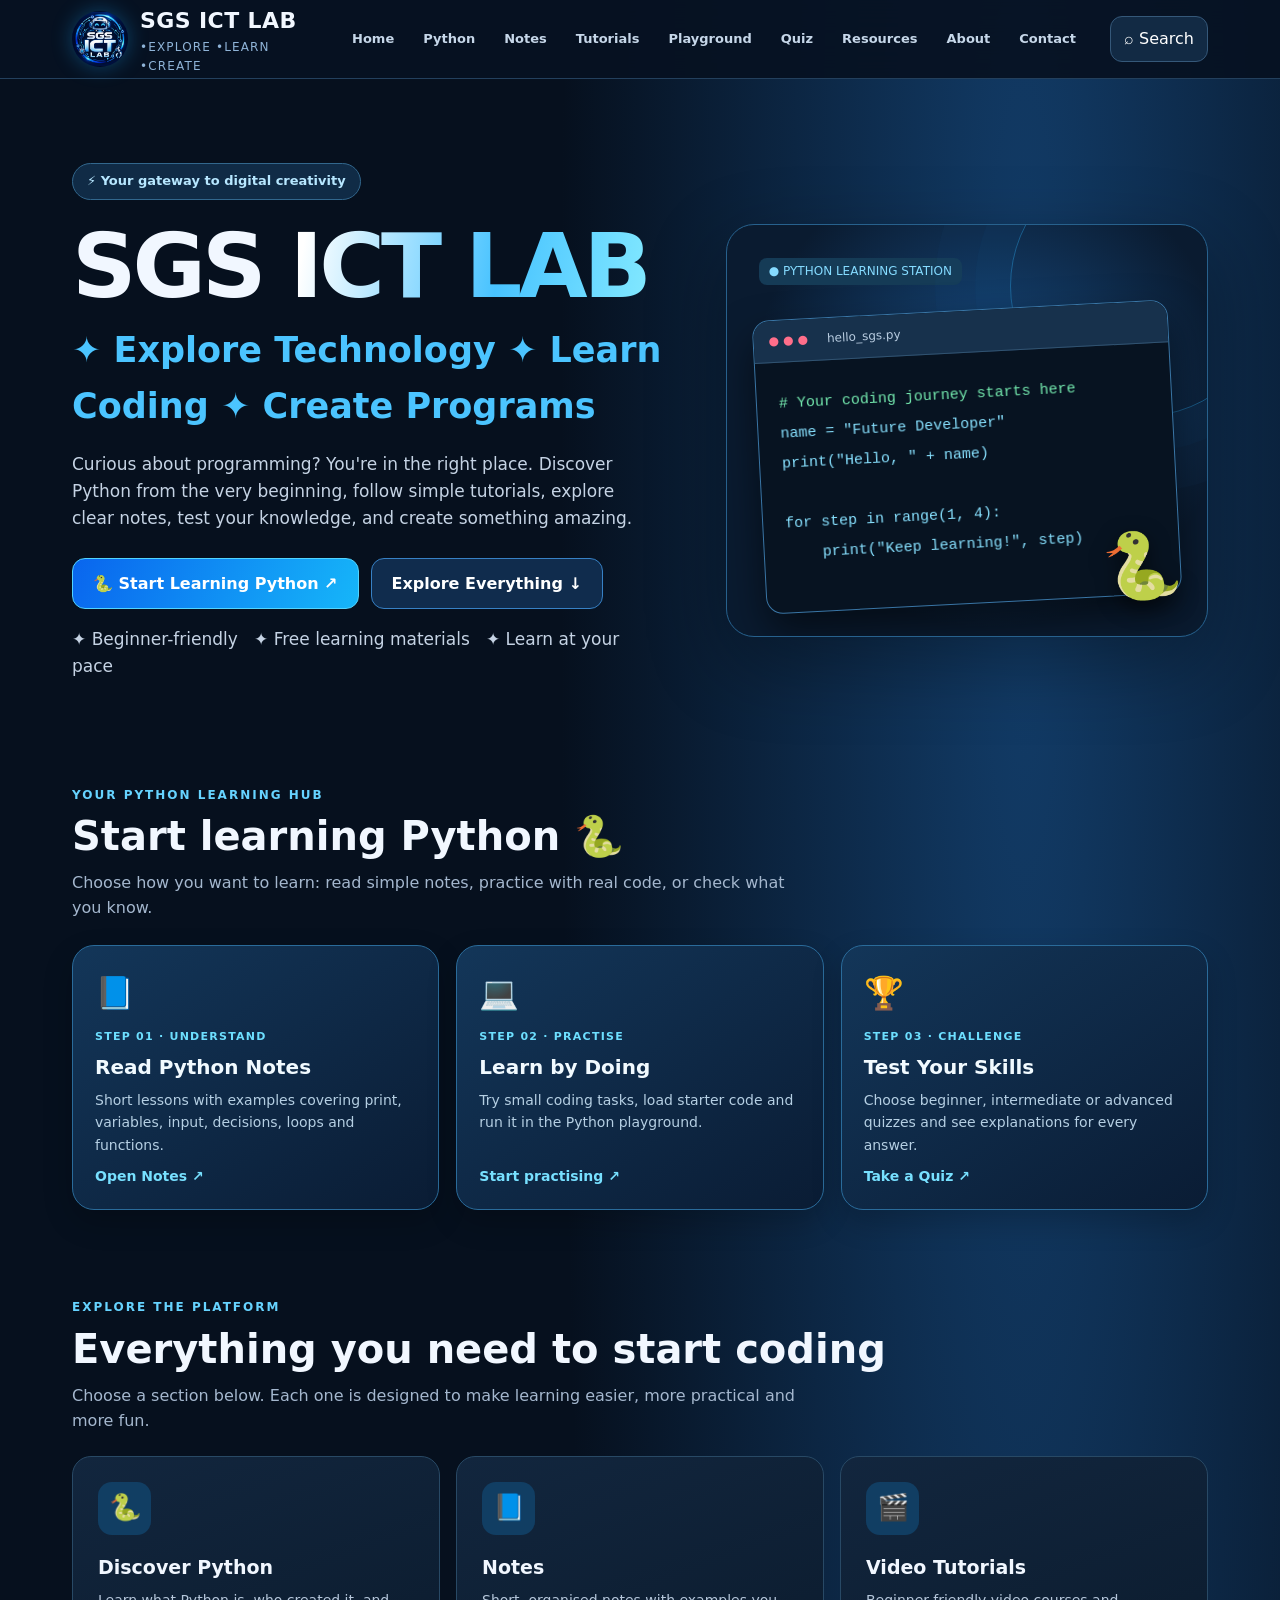
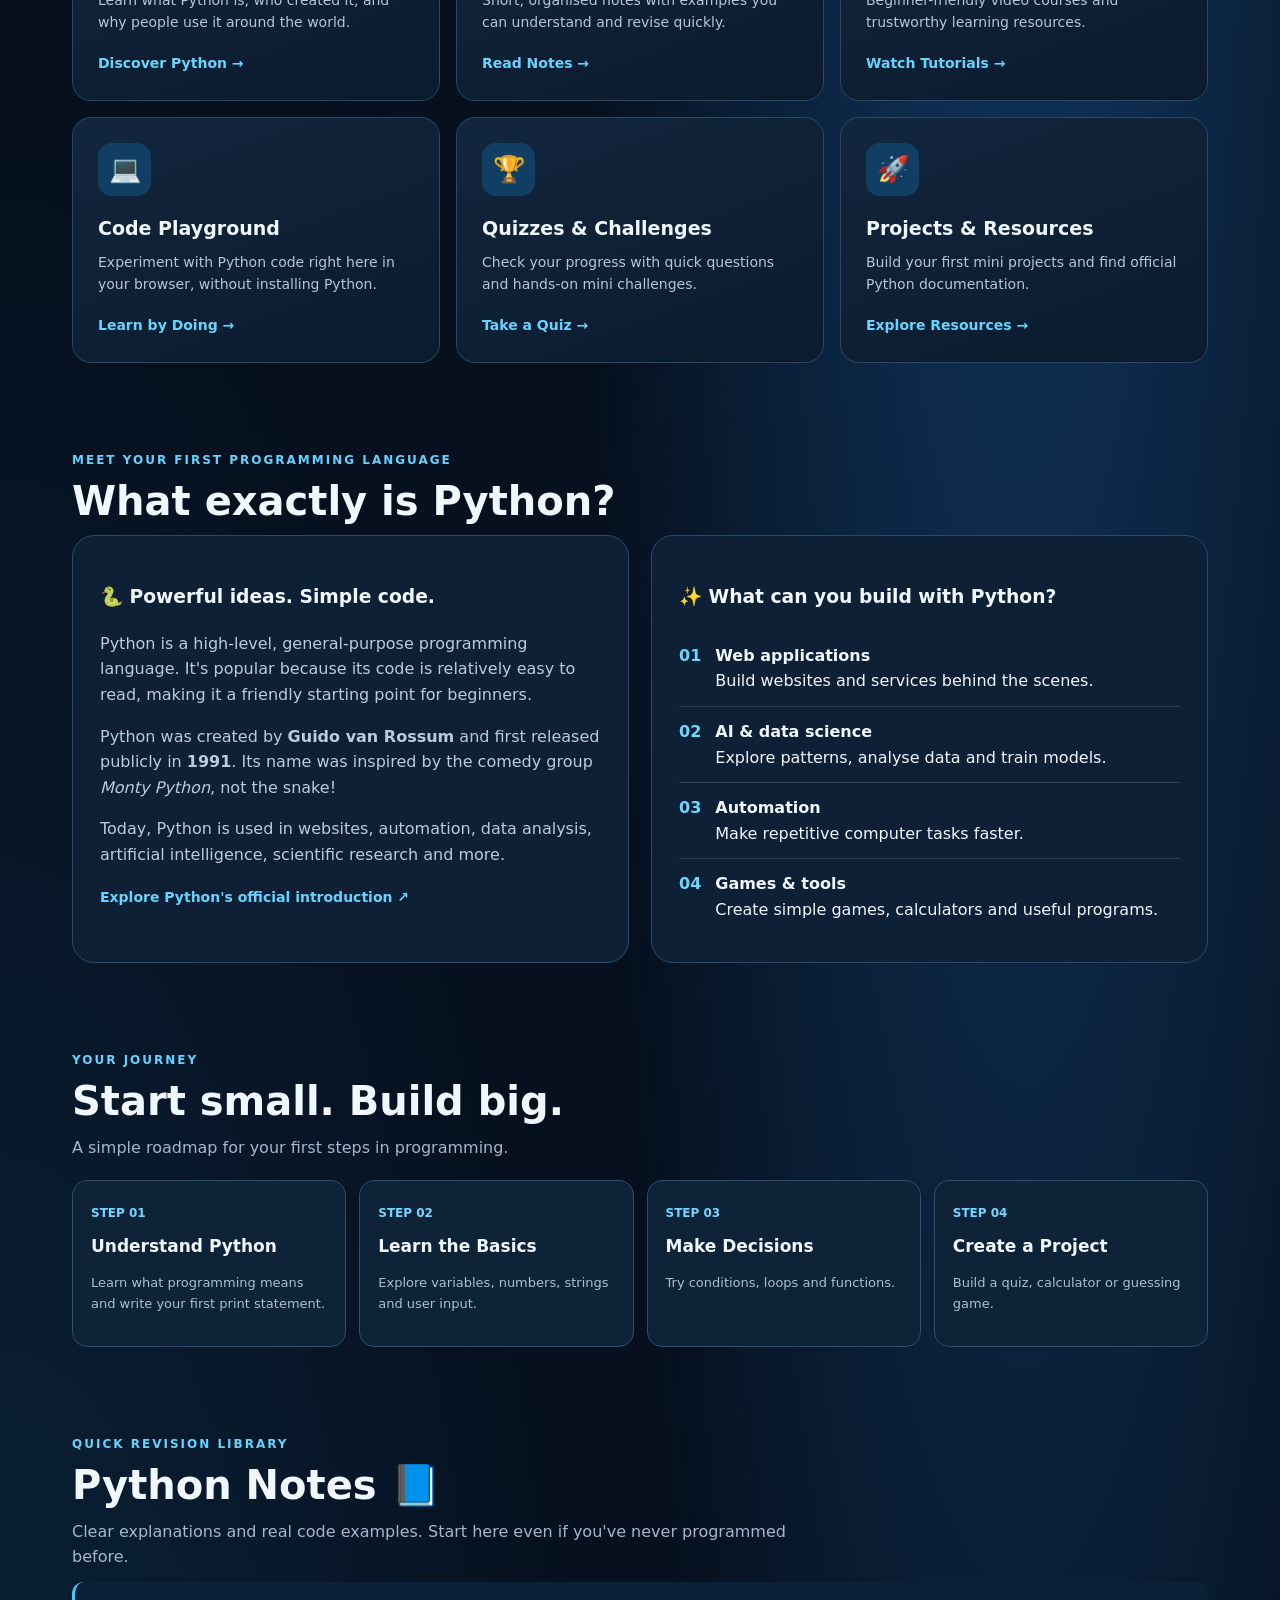
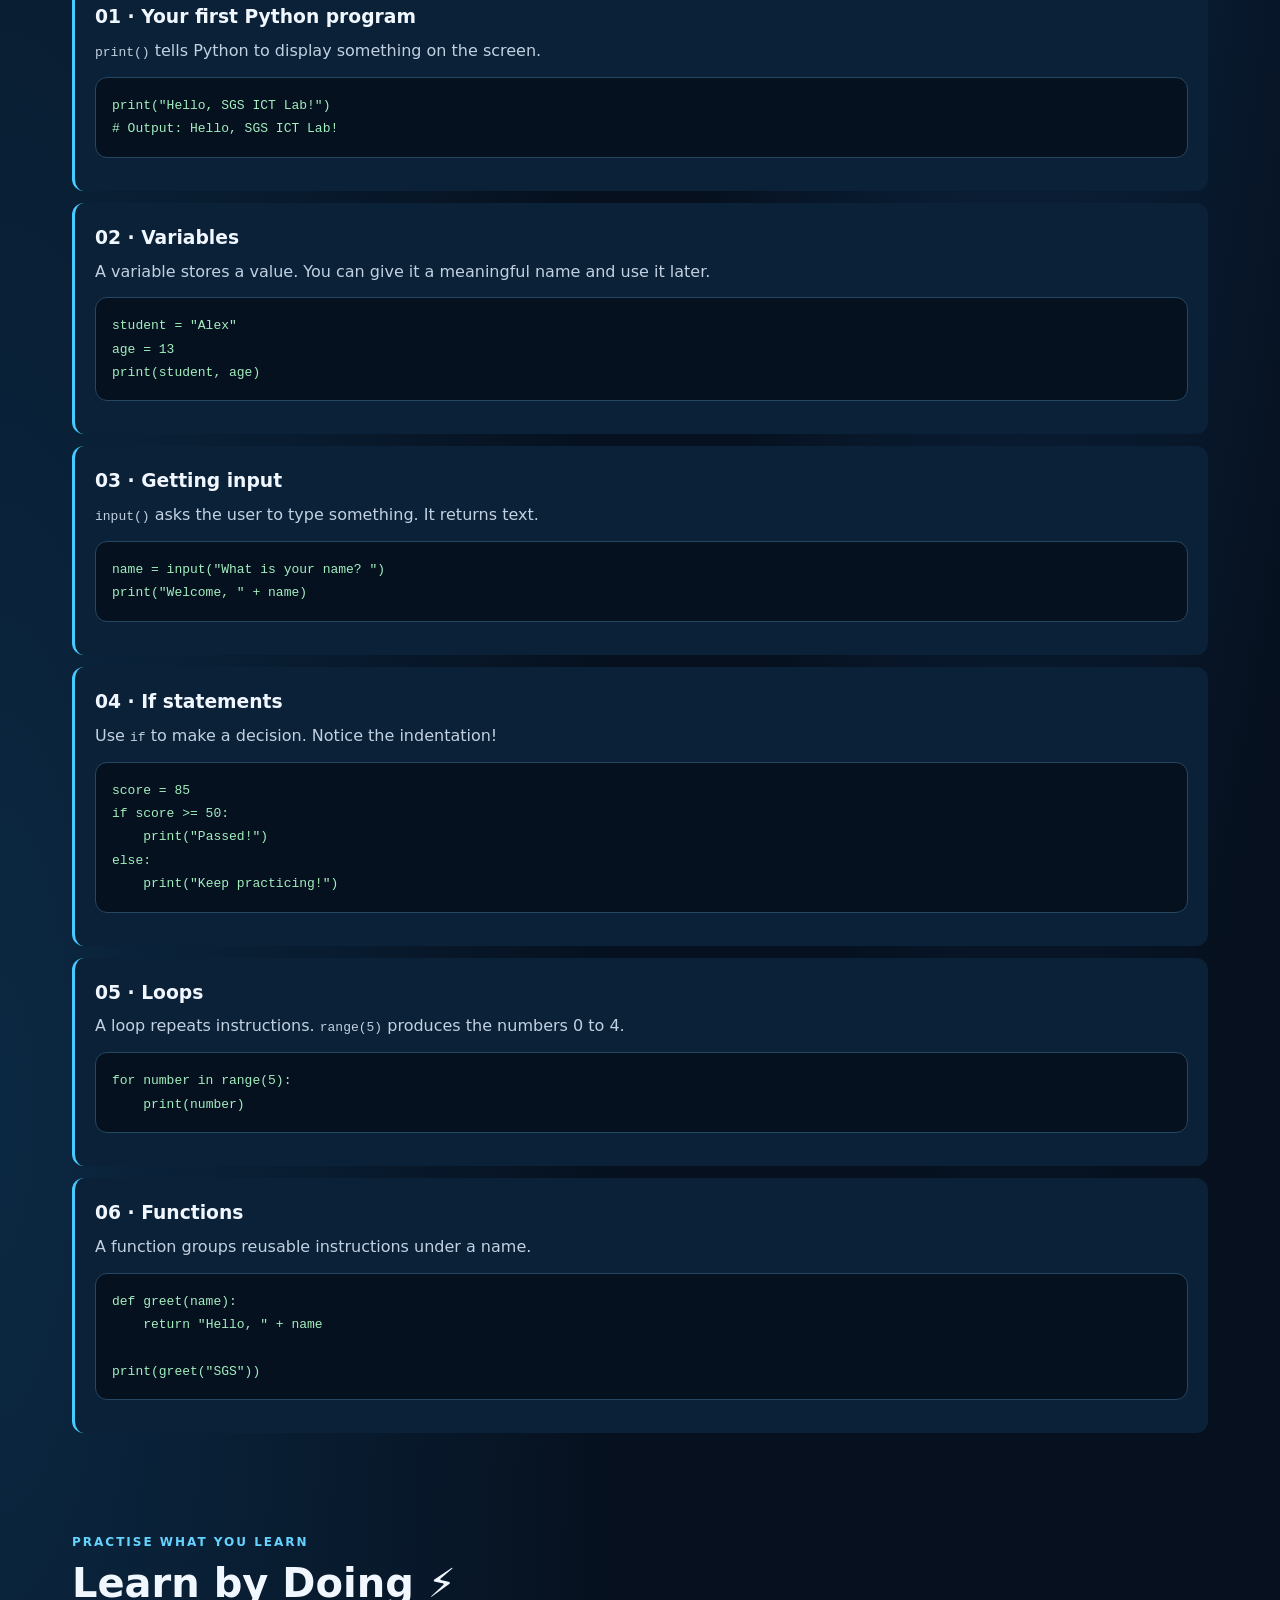
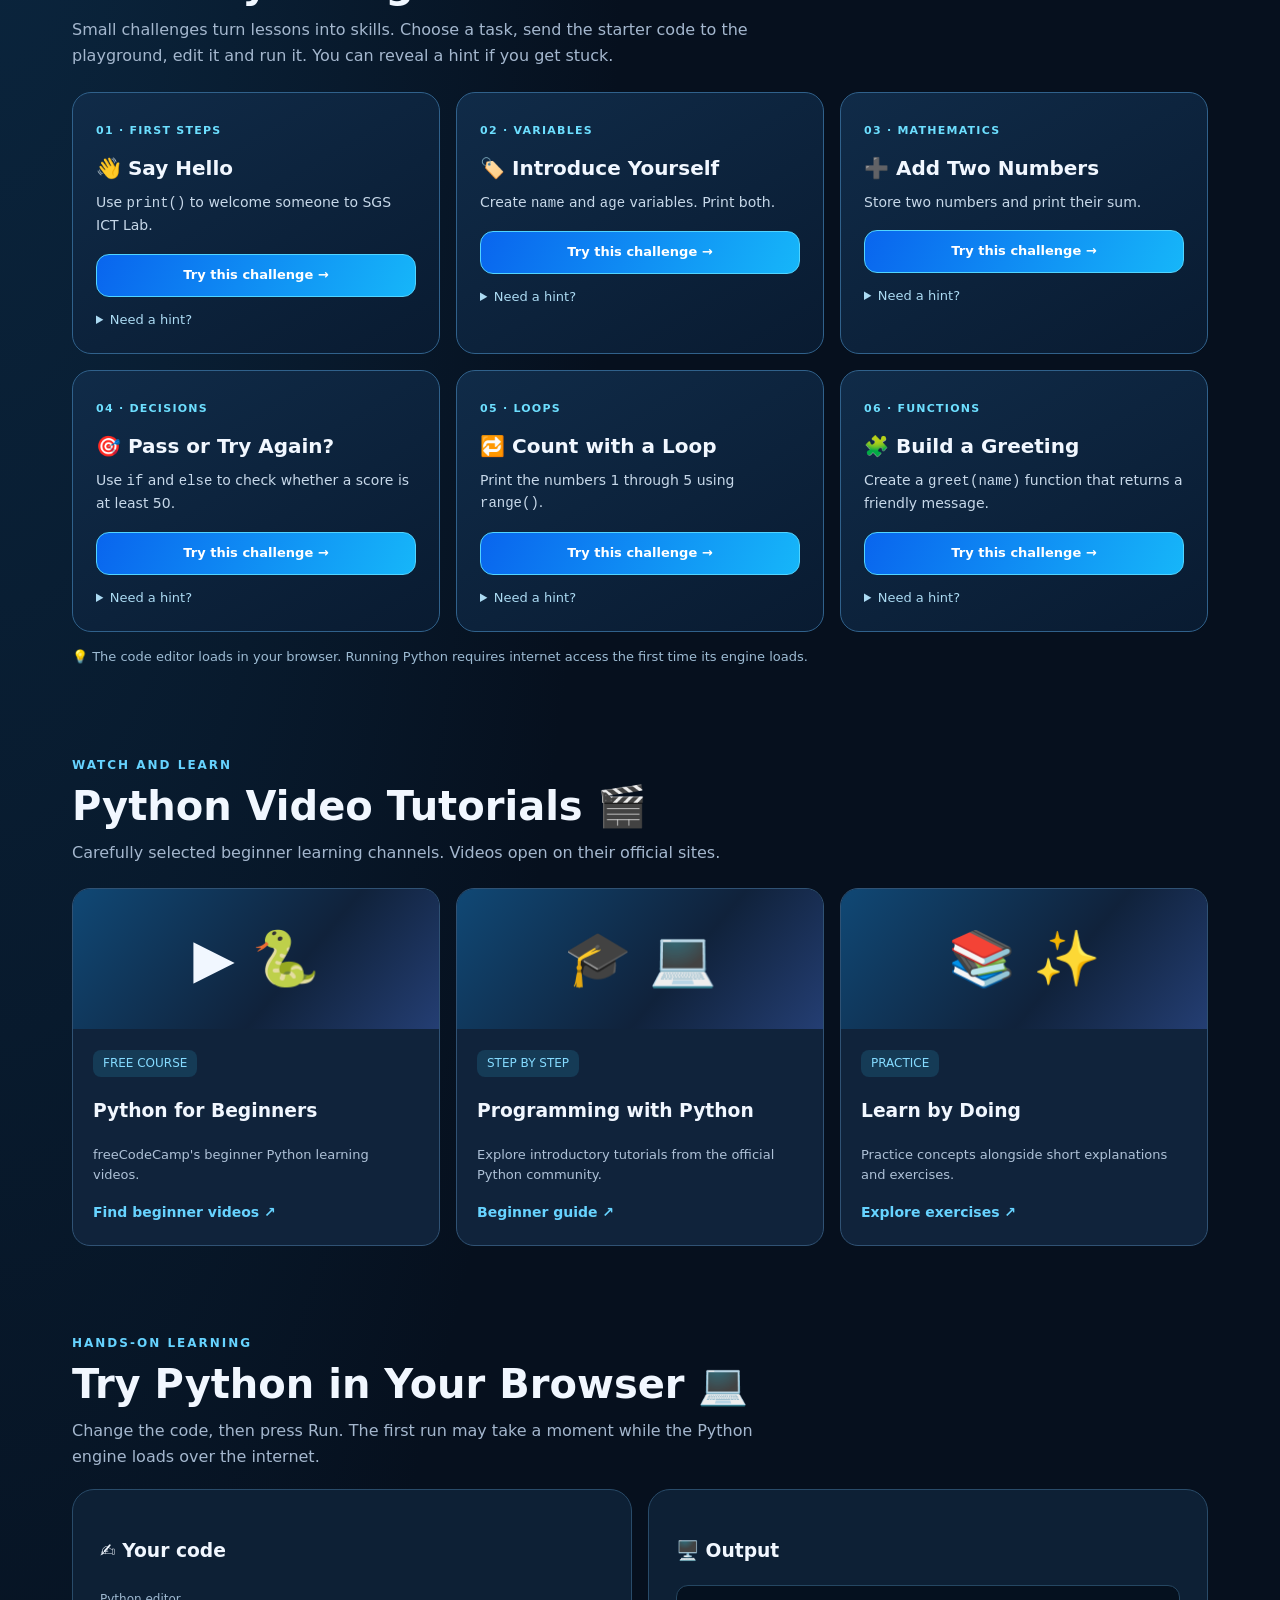
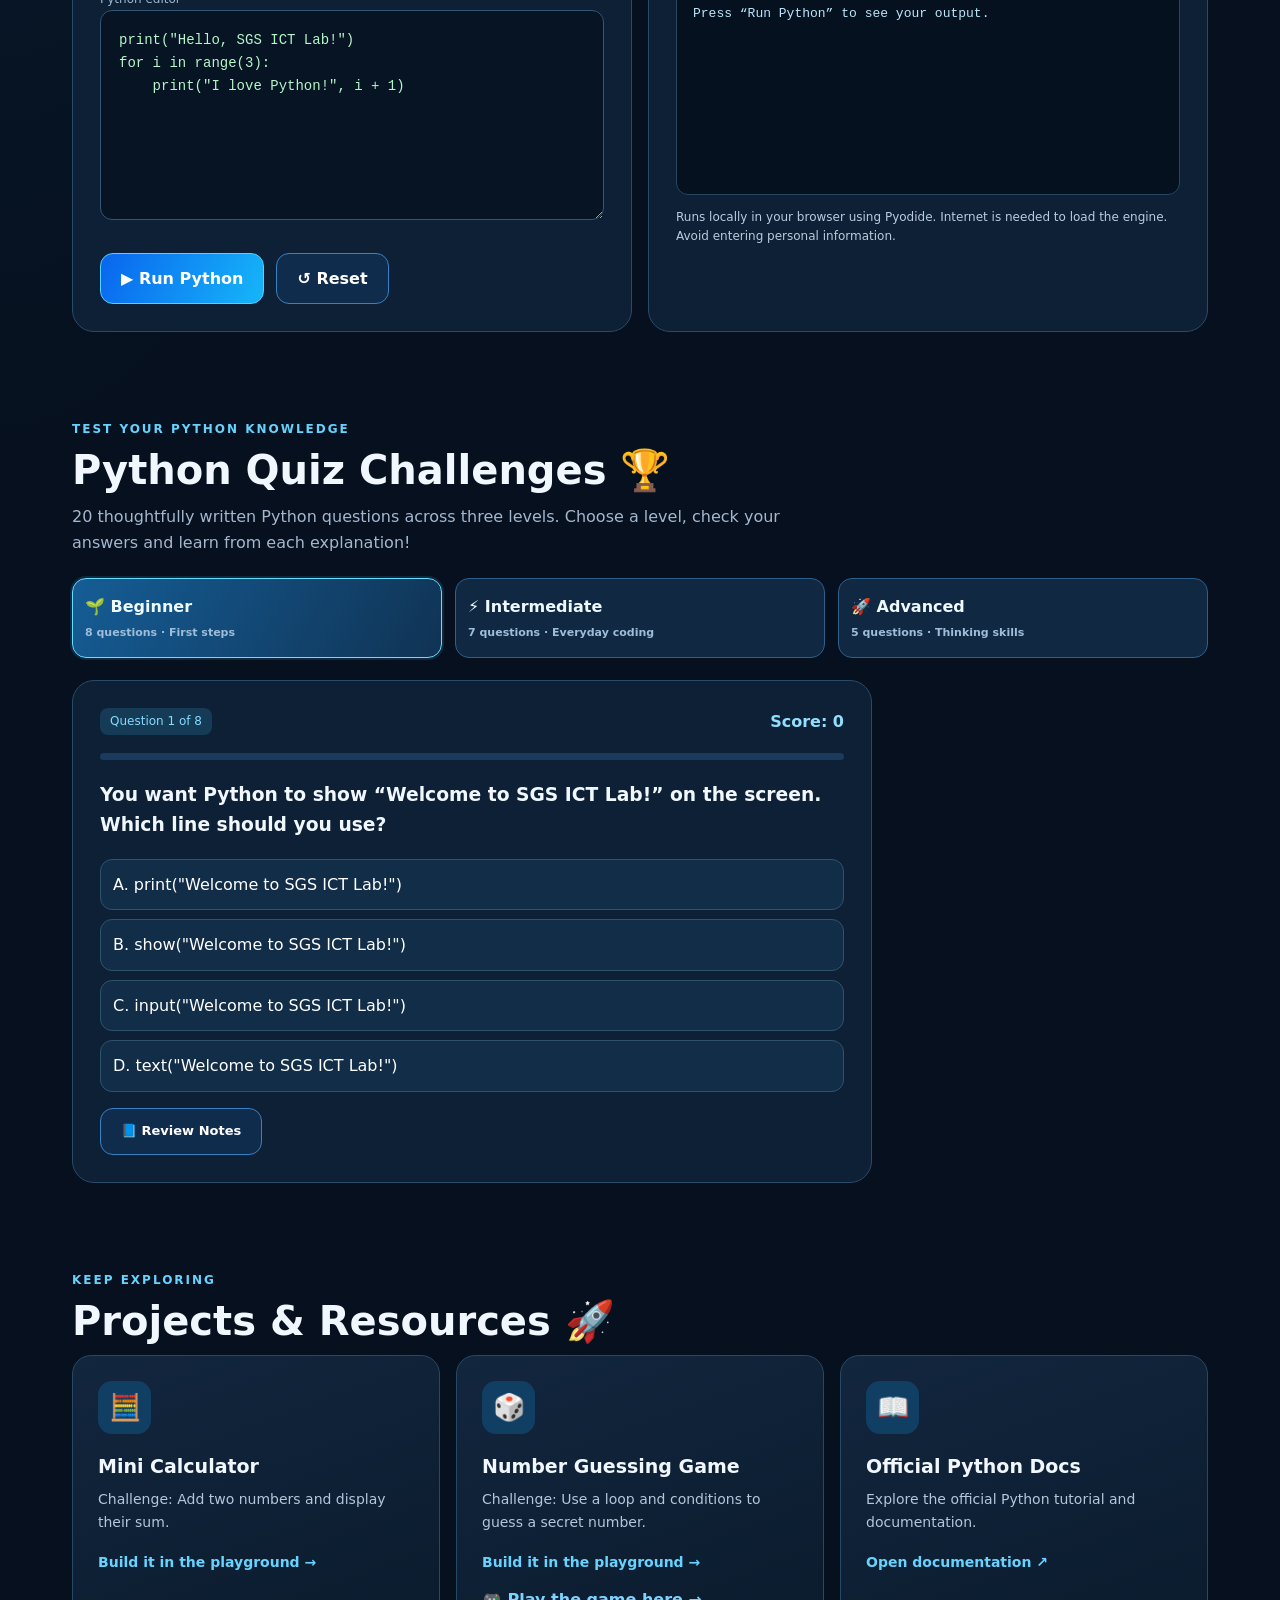
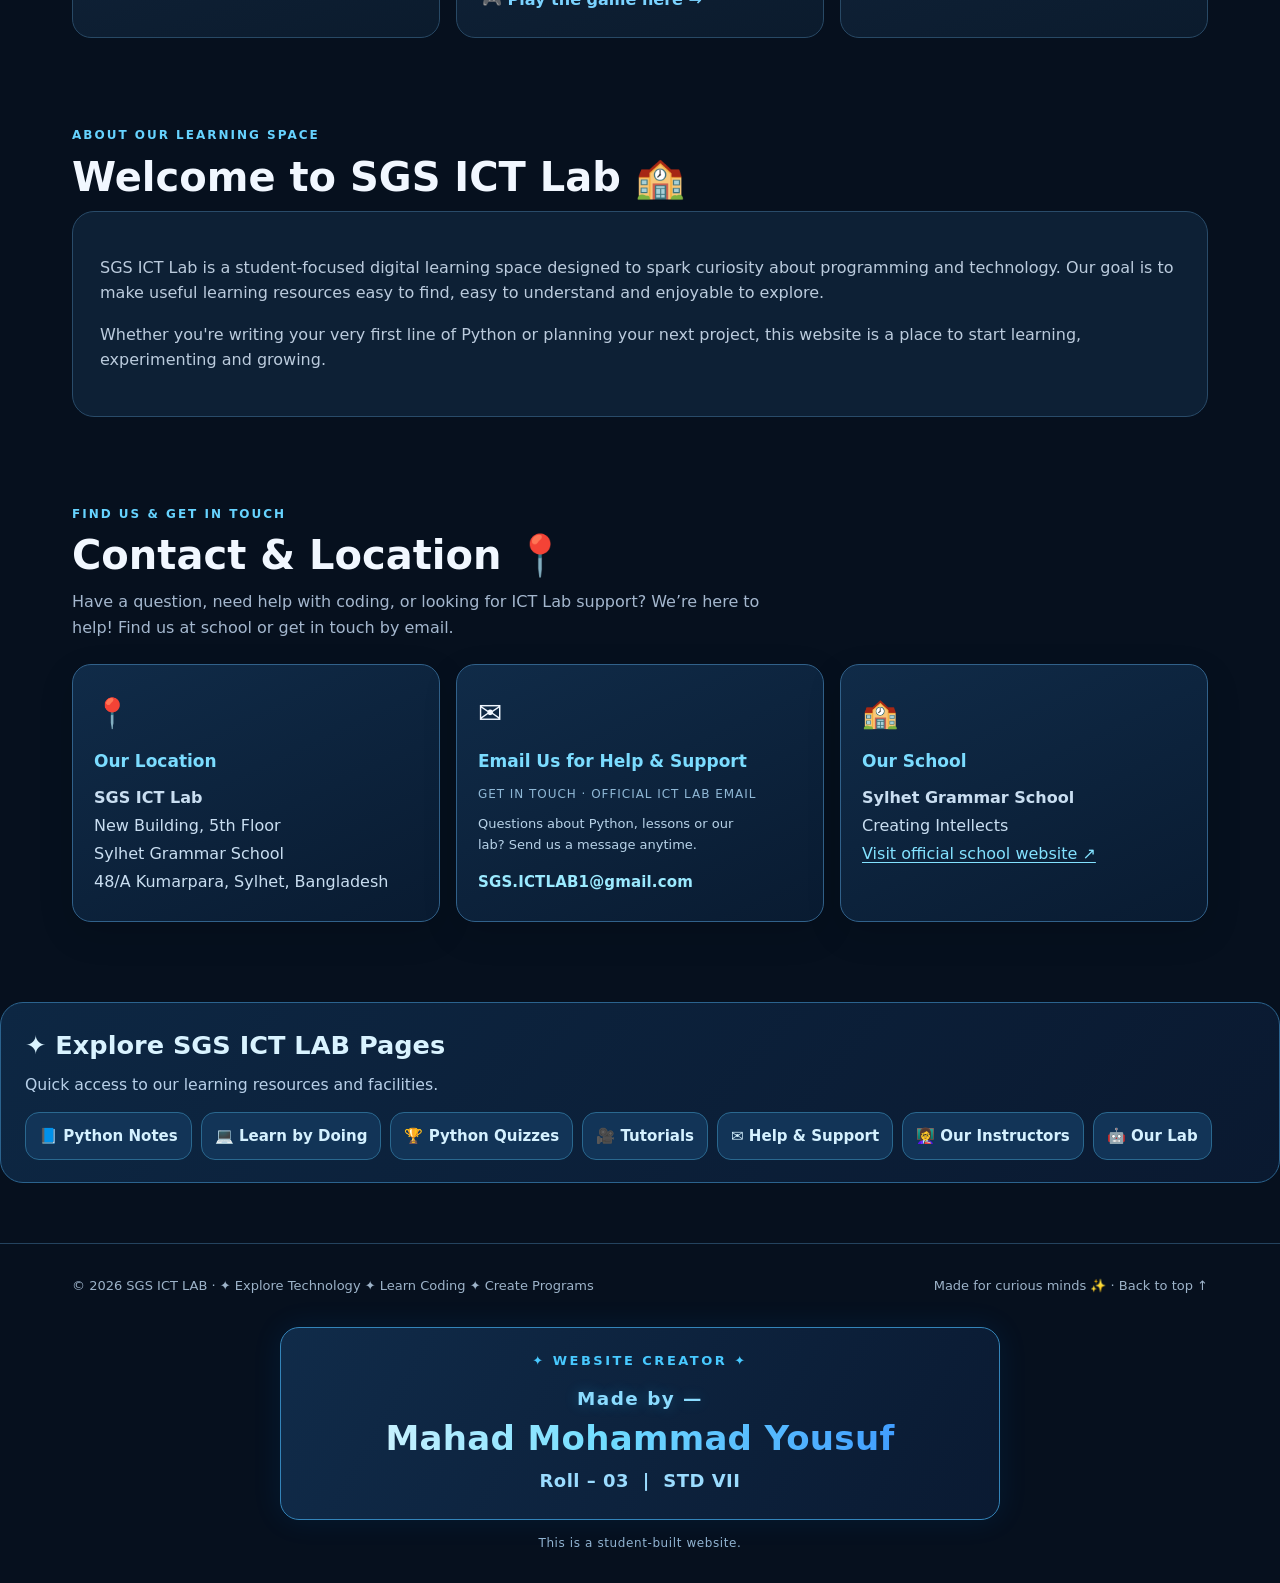
==== index.html @ 3010dcba "Add files via upload" ====
<!doctype html><html lang="en"><head><meta charset="utf-8"><meta name="viewport" content="width=device-width,initial-scale=1"><meta name="robots" content="index,follow"><meta property="og:title" content="SGS ICT Lab | Python Notes, Tutorials & Coding"><meta property="og:description" content="Learn Python with SGS ICT Lab: notes, tutorials, interactive quizzes, coding practice and projects."><meta name="theme-color" content="#071426"><meta name="description" content="SGS ICT Lab — explore Python programming with beginner lessons, notes, video tutorials, quizzes and hands-on coding."><title>SGS ICT Lab | Python Notes, Tutorials & Coding</title><link rel="icon" type="image/jpeg" href="[data-uri]"><style>
:root{--bg:#06101e;--panel:#0d1c30;--panel2:#10243d;--ink:#f1f7ff;--muted:#a4b7ce;--blue:#33b7ff;--cyan:#69f2e3;--line:#244160}*{box-sizing:border-box}html{scroll-behavior:smooth}body{margin:0;background:radial-gradient(ellipse at 80% 5%,#123c68 0%,transparent 32%),radial-gradient(ellipse at 0 45%,#0b2842 0%,transparent 35%),var(--bg);color:var(--ink);font-family:Inter,ui-sans-serif,system-ui,-apple-system,Segoe UI,Arial,sans-serif;line-height:1.6}a{color:inherit;text-decoration:none}button,input,textarea{font:inherit}button{cursor:pointer}.wrap{max-width:1180px;margin:auto;padding:0 22px}.top{position:sticky;top:0;z-index:30;background:#071222ed;border-bottom:1px solid #23405d;backdrop-filter:blur(16px)}.nav{display:flex;align-items:center;gap:22px;min-height:78px}.brand{display:flex;align-items:center;gap:12px;min-width:240px}.brand img{width:56px;height:56px;object-fit:cover;border-radius:50%;filter:drop-shadow(0 0 10px #14a8ff55)}.brand strong{display:block;font-size:19px;letter-spacing:.4px}.brand small{display:block;color:#8fb4d8;font-size:11px;letter-spacing:1.2px}.links{display:flex;gap:5px;flex:1;justify-content:flex-end;flex-wrap:wrap}.links a{padding:9px 12px;border-radius:10px;color:#c6d7e9;font-size:13px;font-weight:650}.links a:hover,.links a:focus-visible{background:#163658;color:#fff}.searchbtn,.menu{background:#122a44;border:1px solid #355879;color:white;border-radius:12px;padding:9px 13px}.menu{display:none}.hero{padding:84px 0 44px;display:grid;grid-template-columns:1.12fr .88fr;align-items:center;gap:40px}.pill{display:inline-block;border:1px solid #32678d;border-radius:30px;background:#102b46;padding:7px 14px;color:#b7e7ff;font-size:13px;font-weight:700}.hero h1{font-size:clamp(50px,7vw,91px);line-height:1.03;letter-spacing:-4px;margin:20px 0 10px}.grad{background:linear-gradient(100deg,#fff 5%,#48c3ff 58%,#83e9ff);-webkit-background-clip:text;background-clip:text;color:transparent}.hero h2{font-size:clamp(21px,3vw,35px);color:#4bc4ff;margin:0 0 12px}.hero p{max-width:570px;color:#c5d3e4;font-size:17px}.actions{display:flex;gap:12px;flex-wrap:wrap;margin-top:25px}.btn{border:1px solid #3781c5;background:#102c4d;color:#fff;padding:12px 20px;border-radius:13px;font-weight:750;display:inline-block;transition:.2s}.btn:hover{transform:translateY(-3px);box-shadow:0 10px 25px #0285ff33}.primary{background:linear-gradient(115deg,#0965ee,#16b6f9);border-color:#51d4ff}.visual{position:relative;min-height:370px;border:1px solid #27618d;border-radius:28px;background:radial-gradient(circle at 55% 40%,#174b81,#0a1b30 66%);box-shadow:0 25px 80px #0005;overflow:hidden;padding:32px}.visual:before{content:"";position:absolute;width:260px;height:260px;border:1px solid #2ba7ee66;border-radius:50%;right:-65px;top:-70px;box-shadow:0 0 0 35px #1a7bbb0b,0 0 0 75px #1a7bbb09}.terminal{position:relative;background:#071321;border:1px solid #3975a5;border-radius:17px;box-shadow:0 20px 40px #0008;overflow:hidden;transform:rotate(-3deg);margin-top:25px}.terminalbar{padding:11px 15px;background:#17314c;border-bottom:1px solid #315371;color:#b8cce0;font-size:12px}.dots{color:#ff6e8a;letter-spacing:4px;margin-right:15px}.terminal pre{font:15px/2 ui-monospace,SFMono-Regular,Consolas,monospace;color:#87e1ff;padding:12px 22px 28px;overflow:auto}.terminal .green{color:#73e9ae}.pythonmark{position:absolute;right:24px;bottom:18px;font-size:65px;filter:drop-shadow(0 7px 10px #0008)}.section{padding:44px 0}.sectionhead{display:flex;justify-content:space-between;align-items:end;gap:20px;margin-bottom:22px}.eyebrow{font-size:12px;font-weight:800;letter-spacing:2px;text-transform:uppercase;color:#66d3ff}.section h2{font-size:clamp(27px,4vw,40px);line-height:1.2;margin:7px 0 10px}.sub{color:var(--muted);max-width:730px;margin:0}.grid{display:grid;grid-template-columns:repeat(3,1fr);gap:16px}.card{background:linear-gradient(160deg,#12263e,#0b1b2d);border:1px solid #284965;border-radius:19px;padding:25px;transition:.25s;min-height:235px}.card:hover{transform:translateY(-5px);border-color:#47c3ff;box-shadow:0 15px 35px #0004}.icon{display:grid;place-items:center;width:53px;height:53px;border-radius:14px;font-size:26px;background:#113e63;margin-bottom:17px}.card h3{font-size:19px;margin:0 0 7px}.card p{color:#b5c6da;margin:0 0 16px;font-size:14px}.card a,.textlink{color:#67d3ff;font-weight:750;font-size:14px}.aboutgrid{display:grid;grid-template-columns:1fr 1fr;gap:22px}.pane{background:#0d2035;border:1px solid #294b69;border-radius:22px;padding:27px}.pane p,.pane li{color:#bbcbdd}.fact{display:flex;align-items:start;gap:14px;padding:12px 0;border-bottom:1px solid #27405a}.fact:last-child{border:0}.fact b{color:#6bd9ff}.lessonrow{display:grid;grid-template-columns:repeat(4,1fr);gap:13px}.lesson{border:1px solid #2c506d;background:#0e2238;border-radius:15px;padding:18px}.lesson span{font-size:12px;color:#72d6ff;font-weight:800}.lesson h3{margin:8px 0;font-size:17px}.lesson p{font-size:13px;color:#aabfd4}.note{border-left:3px solid #47caff;background:#0b2137;border-radius:12px;padding:20px;margin:12px 0}.note h3{margin:0 0 6px}.note p{color:#c1d1e1;margin:5px 0}.code{background:#05111f;border:1px solid #254762;border-radius:12px;color:#a3eebf;padding:16px;white-space:pre-wrap;font:13px/1.8 ui-monospace,Consolas,monospace;overflow:auto}.vids{display:grid;grid-template-columns:repeat(3,1fr);gap:16px}.video{border-radius:18px;border:1px solid #305274;overflow:hidden;background:#10233b}.thumb{min-height:140px;display:grid;place-items:center;background:linear-gradient(130deg,#104875,#10223b 60%,#243e73);font-size:54px}.video .body{padding:20px}.video p{color:#aec1d7;font-size:13px}.playarea{display:grid;grid-template-columns:1fr 1fr;gap:16px}textarea{width:100%;min-height:210px;resize:vertical;border:1px solid #345574;border-radius:12px;background:#071423;color:#b5f6ca;padding:18px;font:14px/1.65 ui-monospace,Consolas,monospace}#output{min-height:210px;white-space:pre-wrap;word-break:break-word;color:#b9e7fc}.small{color:#9eb8d0;font-size:12px}.quizopt{display:block;width:100%;text-align:left;background:#112d47;border:1px solid #31526d;border-radius:12px;color:white;padding:12px;margin:9px 0}.quizopt:hover{background:#174268}.quizopt.correct{border-color:#5be5a5;background:#0c493c}.quizopt.wrong{border-color:#ff7991;background:#502034}.footer{border-top:1px solid #24435f;margin-top:60px;padding:32px 0;color:#9db3c9;font-size:13px}.footflex{display:flex;justify-content:space-between;gap:18px;flex-wrap:wrap}.hidden{display:none!important}.searchbox{position:fixed;inset:0;background:#020a13d9;z-index:50;display:none;align-items:flex-start;justify-content:center;padding:12vh 15px}.searchbox.open{display:flex}.searchinner{width:min(600px,100%);background:#10243a;border:1px solid #4b8fbb;border-radius:20px;padding:24px}.searchinner input{width:100%;padding:15px;background:#071525;border:1px solid #315f80;color:white;border-radius:12px}.searchinner a{display:block;padding:10px;border-bottom:1px solid #28415c}.searchinner a:hover{background:#1a3957}.badge{display:inline-block;padding:4px 10px;border-radius:8px;background:#153b56;color:#85dbff;font-size:12px}.reveal{animation:rise .7s ease both}@keyframes rise{from{opacity:0;transform:translateY(16px)}to{opacity:1;transform:translateY(0)}}@media(max-width:950px){.links{display:none;position:absolute;top:78px;left:0;right:0;padding:15px;background:#0b1c30;flex-direction:column}.links.open{display:flex}.menu{display:block;margin-left:auto}.hero{grid-template-columns:1fr;padding-top:52px}.visual{min-height:330px}.lessonrow{grid-template-columns:repeat(2,1fr)}}@media(max-width:650px){.grid,.vids,.aboutgrid,.playarea{grid-template-columns:1fr}.hero h1{letter-spacing:-2px}.brand{min-width:0}.brand strong{font-size:16px}.section{padding:32px 0}.lessonrow{grid-template-columns:1fr}.visual{min-height:290px;padding:20px}.terminal pre{font-size:12px}.card{min-height:0}}

/* Keep the short header subtitle together on small screens. */
.brand small{white-space:nowrap;letter-spacing:.015em;font-size:clamp(9px,1.7vw,12px)}
.brand strong{font-size:clamp(15px,3.3vw,22px)}
.brand span{min-width:0}
@media(max-width:600px){.brand img{width:58px;height:58px;flex-shrink:0}.nav{gap:8px}.menu{flex-shrink:0}.searchbtn{flex-shrink:0}}
 .creator-made-by{display:block;color:#8bdcff;font-size:1.15rem;font-weight:700;letter-spacing:.08em;margin:12px 0 4px;text-shadow:0 0 14px rgba(43,191,255,.3)}
.email-caption{font-size:12px!important;letter-spacing:.08em;text-transform:uppercase;color:#8fb8d6!important;margin:0 0 8px!important}.contact-tile .lab-email{display:inline-block;font-size:clamp(12px,1.7vw,15px);font-weight:600;letter-spacing:.01em;line-height:1.5;color:#9beaff;text-decoration:none;overflow-wrap:anywhere;transition:color .2s,text-shadow .2s}.contact-tile .lab-email:hover{color:#fff;text-shadow:0 0 12px #4dc9ff88}@media(max-width:480px){.contact-tile .lab-email{font-size:14px}}

/* Number Guessing Game: styled to match the existing SGS ICT Lab cards. */
/* Clear, accessible red/green feedback with the same navy-blue card styling. */
#guessFeedback{display:block;margin:16px 0;padding:16px 18px;border-radius:16px;border:1px solid #386a94;background:#0b2a48;color:#d3edff;font-size:1rem;font-weight:700;line-height:1.55;transition:background-color .18s,border-color .18s,color .18s}
#guessFeedback.guess-wrong{color:#ffe1e5;background:#55202f;border-color:#ff718b;box-shadow:inset 4px 0 0 #ff758e}
#guessFeedback.guess-correct{color:#daffe9;background:#134c3d;border-color:#60e5aa;box-shadow:inset 4px 0 0 #6dffbd}
#guessFeedback.guess-warning{color:#fff2d4;background:#513921;border-color:#ffc06b}
.project-play-btn{margin-top:12px;display:inline-flex;padding:0;border:0;background:transparent;color:#7bd3ff;font:inherit;font-weight:800;cursor:pointer;text-align:left}
.project-play-btn:hover,.project-play-btn:focus-visible{text-decoration:underline;color:#b7ebff}
.number-game{margin-top:24px;scroll-margin-top:140px}
.game-controls{display:flex;align-items:center;flex-wrap:wrap;gap:12px;margin:18px 0}
.game-controls label{color:#d9edff;font-weight:700}
.game-controls input{width:125px;max-width:100%;background:#071426;border:1px solid #3c729b;border-radius:12px;color:#fff;padding:13px;font-size:1rem}
.game-controls .btn{cursor:pointer}
.game-controls .btn:disabled{opacity:.55;cursor:not-allowed}
@media(max-width:520px){.game-controls input{width:100%}.game-controls .btn{width:100%}}
</style><style>
.creator-credit{max-width:720px;margin:30px auto 0;padding:23px 20px;text-align:center;border:1px solid #3484b9;border-radius:19px;background:linear-gradient(120deg,#102b49,#0a1a32);box-shadow:0 0 30px #128bff18}
.creator-credit .creator-label{display:block;color:#48c9ff;font-size:13px;font-weight:800;letter-spacing:2.5px;text-transform:uppercase;margin-bottom:7px}
.creator-credit .creator-name{display:block;font-family:Trebuchet MS,Inter,ui-sans-serif,system-ui,sans-serif;font-size:clamp(23px,5vw,34px);font-weight:900;line-height:1.25;letter-spacing:.3px;background:linear-gradient(95deg,#eafaff 0%,#70ddff 45%,#338bff 100%);-webkit-background-clip:text;background-clip:text;color:transparent}
.creator-credit .creator-class{display:block;color:#9bdcff;font-size:clamp(14px,3.5vw,18px);font-weight:700;margin-top:8px;letter-spacing:.5px}
</style><style>
.contact-grid{display:grid;grid-template-columns:repeat(3,minmax(0,1fr));gap:16px;margin-top:24px}.contact-tile{background:linear-gradient(155deg,#102b48,#091b31);border:1px solid #31618a;border-radius:19px;padding:25px 21px;box-shadow:0 12px 35px #0002}.contact-tile .contact-icon{font-size:29px;display:block;margin-bottom:11px}.contact-tile h3{color:#7bdcff;font-size:17px;margin:0 0 9px}.contact-tile p{color:#c9def1;line-height:1.75;margin:0}.contact-tile a{color:#83e2ff;text-decoration:underline;text-underline-offset:3px;overflow-wrap:anywhere}.contact-note{color:#9dbbd3;font-size:12px;margin-top:14px}@media(max-width:700px){.contact-grid{grid-template-columns:1fr}}
 .contact-tile .email-help{font-size:13px;line-height:1.65;color:#b7d2e8;margin:0 0 13px;max-width:34ch}  .brand .brand-subtitle{display:block;color:#8fb4d8;font-size:12px;letter-spacing:1.15px;line-height:1.55;font-weight:400;white-space:nowrap;text-transform:uppercase} @media(max-width:480px){.brand .brand-subtitle{font-size:clamp(10px,2.5vw,12px);letter-spacing:.8px}} </style><style>
/* Learning pathways and hands-on practice */
.learning-hub{scroll-margin-top:100px}.learning-grid{display:grid;grid-template-columns:repeat(3,minmax(0,1fr));gap:17px;margin-top:24px}.learning-card{display:flex;flex-direction:column;gap:9px;min-height:236px;padding:22px;border-radius:22px;border:1px solid #2a6b9a;background:linear-gradient(145deg,#133659,#0a1c34);box-shadow:0 12px 30px #0003;transition:transform .2s,border-color .2s,box-shadow .2s}.learning-card:hover,.learning-card:focus-visible{transform:translateY(-3px);border-color:#6adaff;box-shadow:0 10px 30px #009fff2c}.learning-emoji{font-size:32px}.learning-tag,.practice-level{color:#6ddfff;font-weight:750;letter-spacing:1.25px;font-size:11px}.learning-card strong{color:#f1faff;font-size:20px;line-height:1.25}.learning-card>span:nth-last-child(2){color:#b5cfe3;font-size:14px;flex:1}.learning-card em{font-size:14px;font-style:normal;color:#77e0ff;font-weight:750}.practice-grid{display:grid;grid-template-columns:repeat(3,minmax(0,1fr));gap:16px;margin-top:24px}.practice-card{padding:23px;background:linear-gradient(150deg,#102b48,#091b31);border:1px solid #30618b;border-radius:19px}.practice-card h3{margin:10px 0 5px;font-size:20px}.practice-card p{color:#c7d8e9;margin:7px 0 17px;font-size:14px}.practice-card .btn{font-size:13px;padding:10px 13px;width:100%;text-align:center}.practice-card details{font-size:13px;color:#acdbf3;margin-top:13px}.practice-card summary{cursor:pointer}.practice-card details p{font-size:13px;overflow-wrap:anywhere}.practice-footnote{color:#9dbbd3;font-size:13px;margin:15px 0 0}.quiz-levels{display:grid;grid-template-columns:repeat(3,minmax(0,1fr));gap:13px;margin:22px 0}.level-btn{padding:15px 12px;text-align:left;border:1px solid #2d608a;border-radius:14px;background:#102841;color:#eefaff;font-weight:800}.level-btn span{display:block;color:#9ebdd9;font-size:11px;font-weight:550;margin-top:5px}.level-btn.active{border-color:#66dfff;background:linear-gradient(120deg,#155d96,#103354);box-shadow:0 0 0 2px #40bbff26}.quiz-pane{max-width:800px}.quiz-topline{display:flex;align-items:center;justify-content:space-between;gap:15px}.quiz-score{color:#91dfff;font-weight:800}.quiz-progress{height:7px;margin:18px 0 20px;background:#1a3b5e;border-radius:99px;overflow:hidden}.quiz-progress span{height:100%;width:0;display:block;border-radius:99px;background:linear-gradient(90deg,#1683fa,#58e5ff);transition:width .2s}.quiz-actions{display:flex;align-items:center;gap:10px;flex-wrap:wrap}.quiz-notes-link{font-size:13px}.result-message{color:#96e5ff;font-weight:700}.student-credit-note{text-align:center;color:#91b4d2;font-size:12px;letter-spacing:.05em;margin:14px 0 0}
@media(max-width:850px){.learning-grid,.practice-grid{grid-template-columns:repeat(2,minmax(0,1fr))}}@media(max-width:600px){.learning-grid,.practice-grid,.quiz-levels{grid-template-columns:1fr}.learning-card{min-height:auto}.quiz-levels{gap:9px}.level-btn{padding:12px 15px}.practice-card{padding:20px}.learning-card strong{font-size:19px}}
</style><style>
.sgs-extra-pages{margin:36px 0 18px;padding:22px 24px;border:1px solid #2b638e;border-radius:23px;background:linear-gradient(130deg,#0d2743,#0a1930)}
.sgs-extra-pages h2{font-size:clamp(1.15rem,3vw,1.6rem);color:#d9f3ff;margin:0 0 6px}
.sgs-extra-pages p{font-size:.98rem;color:#b7cfe8;margin:0 0 15px}
.sgs-extra-pages .sgs-page-links{display:flex;flex-wrap:wrap;gap:9px}
.sgs-extra-pages .sgs-page-links a{color:#d4f1ff;font-size:.94rem;font-weight:700;padding:11px 13px;border:1px solid #2a688f;border-radius:14px;background:#123457;text-decoration:none}
.sgs-extra-pages .sgs-page-links a:focus-visible,.sgs-extra-pages .sgs-page-links a:hover{background:#1b5483;outline:2px solid #79ceff;outline-offset:2px}
@media(max-width:520px){.sgs-extra-pages{margin:28px 0 14px;padding:17px}.sgs-extra-pages .sgs-page-links a{font-size:.88rem;padding:10px}}
</style></head><body><header class="top"><div class="wrap nav"><a class="brand" href="#home" aria-label="SGS ICT Lab home"><img src="[data-uri]" alt="SGS ICT LAB robot logo"><span><strong>SGS ICT LAB</strong><small class="brand-subtitle">•Explore •Learn<br>•Create</small></span></a><nav class="links" id="nav"><a href="#home">Home</a><a href="#python">Python</a><a href="#notes">Notes</a><a href="#tutorials">Tutorials</a><a href="#playground">Playground</a><a href="#quiz">Quiz</a><a href="#resources">Resources</a><a href="#about">About</a><a href="#contact">Contact</a></nav><button class="menu" id="menu" aria-label="Toggle navigation">☰</button><button class="searchbtn" id="searchOpen" aria-label="Search website">⌕ Search</button></div></header>
<main><div class="wrap"><section id="home" class="hero"><div class="reveal"><span class="pill">⚡ Your gateway to digital creativity</span><h1>SGS <span class="grad">ICT LAB</span></h1><h2>✦ Explore Technology ✦ Learn Coding ✦ Create Programs</h2><p>Curious about programming? You're in the right place. Discover Python from the very beginning, follow simple tutorials, explore clear notes, test your knowledge, and create something amazing.</p><div class="actions"><a class="btn primary" href="#learn">🐍 Start Learning Python ↗</a><a class="btn" href="#features">Explore Everything ↓</a></div><p class="small">✦ Beginner-friendly &nbsp; ✦ Free learning materials &nbsp; ✦ Learn at your pace</p></div><div class="visual" aria-label="Illustrated Python code terminal"><span class="badge">● PYTHON LEARNING STATION</span><div class="terminal"><div class="terminalbar"><span class="dots">●●●</span>hello_sgs.py</div><pre><span class="green"># Your coding journey starts here</span>
name = "Future Developer"
print("Hello, " + name)

for step in range(1, 4):
    print("Keep learning!", step)</pre></div><div class="pythonmark">🐍</div></div></section>
<section class="section learning-hub" id="learn"><div class="eyebrow">YOUR PYTHON LEARNING HUB</div><h2>Start learning Python 🐍</h2><p class="sub">Choose how you want to learn: read simple notes, practice with real code, or check what you know.</p><div class="learning-grid"><a class="learning-card" href="#notes"><span class="learning-emoji">📘</span><span class="learning-tag">STEP 01 · UNDERSTAND</span><strong>Read Python Notes</strong><span>Short lessons with examples covering print, variables, input, decisions, loops and functions.</span><em>Open Notes ↗</em></a><a class="learning-card" href="#practice"><span class="learning-emoji">💻</span><span class="learning-tag">STEP 02 · PRACTISE</span><strong>Learn by Doing</strong><span>Try small coding tasks, load starter code and run it in the Python playground.</span><em>Start practising ↗</em></a><a class="learning-card" href="#quiz"><span class="learning-emoji">🏆</span><span class="learning-tag">STEP 03 · CHALLENGE</span><strong>Test Your Skills</strong><span>Choose beginner, intermediate or advanced quizzes and see explanations for every answer.</span><em>Take a Quiz ↗</em></a></div></section>
<section class="section" id="features"><div class="sectionhead"><div><div class="eyebrow">Explore the platform</div><h2>Everything you need to start coding</h2><p class="sub">Choose a section below. Each one is designed to make learning easier, more practical and more fun.</p></div></div><div class="grid"><article class="card"><div class="icon">🐍</div><h3>Discover Python</h3><p>Learn what Python is, who created it, and why people use it around the world.</p><a href="#python">Discover Python →</a></article><article class="card"><div class="icon">📘</div><h3>Notes</h3><p>Short, organised notes with examples you can understand and revise quickly.</p><a href="#notes">Read Notes →</a></article><article class="card"><div class="icon">🎬</div><h3>Video Tutorials</h3><p>Beginner-friendly video courses and trustworthy learning resources.</p><a href="#tutorials">Watch Tutorials →</a></article><article class="card"><div class="icon">💻</div><h3>Code Playground</h3><p>Experiment with Python code right here in your browser, without installing Python.</p><a href="#practice">Learn by Doing →</a></article><article class="card"><div class="icon">🏆</div><h3>Quizzes & Challenges</h3><p>Check your progress with quick questions and hands-on mini challenges.</p><a href="#quiz">Take a Quiz →</a></article><article class="card"><div class="icon">🚀</div><h3>Projects & Resources</h3><p>Build your first mini projects and find official Python documentation.</p><a href="#resources">Explore Resources →</a></article></div></section>
<section class="section" id="python"><div class="eyebrow">Meet your first programming language</div><h2>What exactly is Python?</h2><div class="aboutgrid"><div class="pane"><h3>🐍 Powerful ideas. Simple code.</h3><p>Python is a high-level, general-purpose programming language. It's popular because its code is relatively easy to read, making it a friendly starting point for beginners.</p><p>Python was created by <strong>Guido van Rossum</strong> and first released publicly in <strong>1991</strong>. Its name was inspired by the comedy group <em>Monty Python</em>, not the snake!</p><p>Today, Python is used in websites, automation, data analysis, artificial intelligence, scientific research and more.</p><a class="textlink" href="https://www.python.org/about/" target="_blank" rel="noopener noreferrer">Explore Python's official introduction ↗</a></div><div class="pane"><h3>✨ What can you build with Python?</h3><div class="fact"><b>01</b><span><strong>Web applications</strong><br>Build websites and services behind the scenes.</span></div><div class="fact"><b>02</b><span><strong>AI & data science</strong><br>Explore patterns, analyse data and train models.</span></div><div class="fact"><b>03</b><span><strong>Automation</strong><br>Make repetitive computer tasks faster.</span></div><div class="fact"><b>04</b><span><strong>Games & tools</strong><br>Create simple games, calculators and useful programs.</span></div></div></div></section>
<section class="section" id="roadmap"><div class="eyebrow">Your journey</div><h2>Start small. Build big.</h2><p class="sub" style="margin-bottom:20px">A simple roadmap for your first steps in programming.</p><div class="lessonrow"><div class="lesson"><span>STEP 01</span><h3>Understand Python</h3><p>Learn what programming means and write your first print statement.</p></div><div class="lesson"><span>STEP 02</span><h3>Learn the Basics</h3><p>Explore variables, numbers, strings and user input.</p></div><div class="lesson"><span>STEP 03</span><h3>Make Decisions</h3><p>Try conditions, loops and functions.</p></div><div class="lesson"><span>STEP 04</span><h3>Create a Project</h3><p>Build a quiz, calculator or guessing game.</p></div></div></section>
<section class="section" id="notes"><div class="eyebrow">Quick revision library</div><h2>Python Notes 📘</h2><p class="sub">Clear explanations and real code examples. Start here even if you've never programmed before.</p><div class="note"><h3>01 · Your first Python program</h3><p><code>print()</code> tells Python to display something on the screen.</p><pre class="code">print("Hello, SGS ICT Lab!")
# Output: Hello, SGS ICT Lab!</pre></div><div class="note"><h3>02 · Variables</h3><p>A variable stores a value. You can give it a meaningful name and use it later.</p><pre class="code">student = "Alex"
age = 13
print(student, age)</pre></div><div class="note"><h3>03 · Getting input</h3><p><code>input()</code> asks the user to type something. It returns text.</p><pre class="code">name = input("What is your name? ")
print("Welcome, " + name)</pre></div><div class="note"><h3>04 · If statements</h3><p>Use <code>if</code> to make a decision. Notice the indentation!</p><pre class="code">score = 85
if score >= 50:
    print("Passed!")
else:
    print("Keep practicing!")</pre></div><div class="note"><h3>05 · Loops</h3><p>A loop repeats instructions. <code>range(5)</code> produces the numbers 0 to 4.</p><pre class="code">for number in range(5):
    print(number)</pre></div><div class="note"><h3>06 · Functions</h3><p>A function groups reusable instructions under a name.</p><pre class="code">def greet(name):
    return "Hello, " + name

print(greet("SGS"))</pre></div></section>
<section class="section" id="practice"><div class="eyebrow">PRACTISE WHAT YOU LEARN</div><h2>Learn by Doing ⚡</h2><p class="sub">Small challenges turn lessons into skills. Choose a task, send the starter code to the playground, edit it and run it. You can reveal a hint if you get stuck.</p><div class="practice-grid">
<article class="practice-card"><span class="practice-level">01 · FIRST STEPS</span><h3>👋 Say Hello</h3><p>Use <code>print()</code> to welcome someone to SGS ICT Lab.</p><button class="btn primary practice-load" data-exercise="0">Try this challenge →</button><details><summary>Need a hint?</summary><p>Use <code>print("Hello, SGS ICT Lab!")</code>.</p></details></article>
<article class="practice-card"><span class="practice-level">02 · VARIABLES</span><h3>🏷️ Introduce Yourself</h3><p>Create <code>name</code> and <code>age</code> variables. Print both.</p><button class="btn primary practice-load" data-exercise="1">Try this challenge →</button><details><summary>Need a hint?</summary><p>Assign text inside quotes and numbers without quotes, then use <code>print(name, age)</code>.</p></details></article>
<article class="practice-card"><span class="practice-level">03 · MATHEMATICS</span><h3>➕ Add Two Numbers</h3><p>Store two numbers and print their sum.</p><button class="btn primary practice-load" data-exercise="2">Try this challenge →</button><details><summary>Need a hint?</summary><p>The <code>+</code> operator adds numbers: <code>print(a + b)</code>.</p></details></article>
<article class="practice-card"><span class="practice-level">04 · DECISIONS</span><h3>🎯 Pass or Try Again?</h3><p>Use <code>if</code> and <code>else</code> to check whether a score is at least 50.</p><button class="btn primary practice-load" data-exercise="3">Try this challenge →</button><details><summary>Need a hint?</summary><p>Write <code>if score >= 50:</code> and indent the next line.</p></details></article>
<article class="practice-card"><span class="practice-level">05 · LOOPS</span><h3>🔁 Count with a Loop</h3><p>Print the numbers 1 through 5 using <code>range()</code>.</p><button class="btn primary practice-load" data-exercise="4">Try this challenge →</button><details><summary>Need a hint?</summary><p>Try <code>for n in range(1, 6):</code>, followed by an indented <code>print(n)</code>.</p></details></article>
<article class="practice-card"><span class="practice-level">06 · FUNCTIONS</span><h3>🧩 Build a Greeting</h3><p>Create a <code>greet(name)</code> function that returns a friendly message.</p><button class="btn primary practice-load" data-exercise="5">Try this challenge →</button><details><summary>Need a hint?</summary><p>Start with <code>def greet(name):</code>, then use <code>return "Hello, " + name</code>.</p></details></article>
</div><p class="practice-footnote">💡 The code editor loads in your browser. Running Python requires internet access the first time its engine loads.</p></section>
<section class="section" id="tutorials"><div class="eyebrow">Watch and learn</div><h2>Python Video Tutorials 🎬</h2><p class="sub" style="margin-bottom:22px">Carefully selected beginner learning channels. Videos open on their official sites.</p><div class="vids"><div class="video"><div class="thumb">▶️ 🐍</div><div class="body"><span class="badge">FREE COURSE</span><h3>Python for Beginners</h3><p>freeCodeCamp's beginner Python learning videos.</p><a class="textlink" href="https://www.youtube.com/@freecodecamp/search?query=python%20beginner" target="_blank" rel="noopener noreferrer">Find beginner videos ↗</a></div></div><div class="video"><div class="thumb">🎓 💻</div><div class="body"><span class="badge">STEP BY STEP</span><h3>Programming with Python</h3><p>Explore introductory tutorials from the official Python community.</p><a class="textlink" href="https://wiki.python.org/moin/BeginnersGuide" target="_blank" rel="noopener noreferrer">Beginner guide ↗</a></div></div><div class="video"><div class="thumb">📚 ✨</div><div class="body"><span class="badge">PRACTICE</span><h3>Learn by Doing</h3><p>Practice concepts alongside short explanations and exercises.</p><a class="textlink" href="https://www.w3schools.com/python/" target="_blank" rel="noopener noreferrer">Explore exercises ↗</a></div></div></div></section>
<section class="section" id="playground"><div class="eyebrow">Hands-on learning</div><h2>Try Python in Your Browser 💻</h2><p class="sub" style="margin-bottom:20px">Change the code, then press Run. The first run may take a moment while the Python engine loads over the internet.</p><div class="playarea"><div class="pane"><h3>✍️ Your code</h3><label class="small" for="editor">Python editor</label><textarea id="editor" spellcheck="false">print("Hello, SGS ICT Lab!")
for i in range(3):
    print("I love Python!", i + 1)</textarea><div class="actions"><button class="btn primary" id="run">▶ Run Python</button><button class="btn" id="reset">↺ Reset</button></div></div><div class="pane"><h3>🖥️ Output</h3><pre class="code" id="output" aria-live="polite">Press “Run Python” to see your output.</pre><p class="small">Runs locally in your browser using Pyodide. Internet is needed to load the engine. Avoid entering personal information.</p></div></div></section>
<section class="section" id="quiz"><div class="eyebrow">TEST YOUR PYTHON KNOWLEDGE</div><h2>Python Quiz Challenges 🏆</h2><p class="sub">20 thoughtfully written Python questions across three levels. Choose a level, check your answers and learn from each explanation!</p><div class="quiz-levels" aria-label="Quiz difficulty"><button type="button" class="level-btn active" data-level="beginner" aria-pressed="true">🌱 Beginner<span>8 questions · First steps</span></button><button type="button" class="level-btn" data-level="intermediate" aria-pressed="false">⚡ Intermediate<span>7 questions · Everyday coding</span></button><button type="button" class="level-btn" data-level="advanced" aria-pressed="false">🚀 Advanced<span>5 questions · Thinking skills</span></button></div><div class="pane quiz-pane"><div class="quiz-topline"><span class="badge" id="quizCount">Question 1 of 10</span><span class="quiz-score" id="liveScore">Score: 0</span></div><div class="quiz-progress"><span id="quizProgress"></span></div><h3 id="question" style="white-space:pre-line">Loading quiz…</h3><div id="options"></div><p id="feedback" aria-live="polite"></p><div class="quiz-actions"><button class="btn primary hidden" id="next">Next Question →</button><button class="btn hidden" id="again">Try This Level Again ↺</button><a class="btn quiz-notes-link" href="#notes">📘 Review Notes</a></div></div></section>
<section class="section" id="resources"><div class="eyebrow">Keep exploring</div><h2>Projects & Resources 🚀</h2><div class="grid"><div class="card"><div class="icon">🧮</div><h3>Mini Calculator</h3><p>Challenge: Add two numbers and display their sum.</p><a href="#playground" class="project-load" data-project="calculator">Build it in the playground →</a></div><div class="card"><div class="icon">🎲</div><h3>Number Guessing Game</h3><p>Challenge: Use a loop and conditions to guess a secret number.</p><a href="#playground" class="project-load" data-project="guessing">Build it in the playground →</a><br><button type="button" class="project-play-btn" id="openGuessGame" aria-expanded="false" aria-controls="guessGame">🎮 Play the game here →</button></div><div class="card"><div class="icon">📖</div><h3>Official Python Docs</h3><p>Explore the official Python tutorial and documentation.</p><a href="https://docs.python.org/3/tutorial/" target="_blank" rel="noopener noreferrer">Open documentation ↗</a></div></div>
<div class="pane number-game hidden" id="guessGame" aria-label="Play the Number Guessing Game">
  <h3>🎲 Play the Number Guessing Game</h3>
  <p>I'm thinking of a number between <strong>1 and 20</strong>. Can you guess it?</p>
  <div class="game-controls">
    <label for="guessInput">Your guess</label>
    <input id="guessInput" type="number" inputmode="numeric" min="1" max="20" placeholder="Enter 1–20" aria-describedby="guessFeedback">
    <button class="btn primary" id="submitGuess" type="button">Check Guess</button>
    <button class="btn" id="newGuessGame" type="button">↺ Reset / New Number</button>
  </div>
  <p id="guessFeedback" class="small" role="status" aria-live="polite">Enter a number to begin!</p>
  <p class="small">Want to learn how it works? Tap <a href="#playground" class="project-load" data-project="guessing">Build it in the playground →</a> to explore the Python code.</p>
</div></section>
<section class="section" id="about"><div class="eyebrow">About our learning space</div><h2>Welcome to SGS ICT Lab 🏫</h2><div class="pane"><p>SGS ICT Lab is a student-focused digital learning space designed to spark curiosity about programming and technology. Our goal is to make useful learning resources easy to find, easy to understand and enjoyable to explore.</p><p>Whether you're writing your very first line of Python or planning your next project, this website is a place to start learning, experimenting and growing.</p></div></section><section class="section" id="contact"><div class="eyebrow">Find us &amp; get in touch</div><h2>Contact &amp; Location 📍</h2><p class="sub">Have a question, need help with coding, or looking for ICT Lab support? We’re here to help! Find us at school or get in touch by email.</p><div class="contact-grid"><article class="contact-tile"><span class="contact-icon">📍</span><h3>Our Location</h3><p><strong>SGS ICT Lab</strong><br>New Building, 5th Floor<br>Sylhet Grammar School<br>48/A Kumarpara, Sylhet, Bangladesh</p></article><article class="contact-tile"><span class="contact-icon">✉️</span><h3>Email Us for Help &amp; Support</h3><p class="email-caption">Get in touch · Official ICT Lab email</p><p class="email-help">Questions about Python, lessons or our lab? Send us a message anytime.</p><a class="lab-email" href="mailto:SGS.ICTLAB1@gmail.com">SGS.ICTLAB1@gmail.com</a></article><article class="contact-tile"><span class="contact-icon">🏫</span><h3>Our School</h3><p><strong>Sylhet Grammar School</strong><br>Creating Intellects</p><p><a href="https://sylhetgrammar.school/" target="_blank" rel="noopener noreferrer">Visit official school website ↗</a></p></article></div></section></div><section class="sgs-extra-pages" aria-label="Direct links to SGS ICT LAB pages"><h2>✦ Explore SGS ICT LAB Pages</h2><p>Quick access to our learning resources and facilities.</p><nav class="sgs-page-links" aria-label="SGS ICT LAB additional pages"><a href="notes.html">📘 Python Notes</a><a href="practice.html">💻 Learn by Doing</a><a href="quiz.html">🏆 Python Quizzes</a><a href="tutorials.html">🎥 Tutorials</a><a href="contact.html">✉ Help &amp; Support</a><a href="instructors.html">👩‍🏫 Our Instructors</a><a href="lab.html">🤖 Our Lab</a></nav></section></main><footer class="footer"><div class="wrap footflex"><span>© <span id="year"></span> SGS ICT LAB · ✦ Explore Technology ✦ Learn Coding ✦ Create Programs</span><span>Made for curious minds ✨ · <a href="#home">Back to top ↑</a></span></div><div class="wrap"><div class="creator-credit"><span class="creator-label">✦ Website Creator ✦</span><span class="creator-made-by">Made by —</span><span class="creator-name">Mahad Mohammad Yousuf</span><span class="creator-class">Roll – 03 &nbsp;|&nbsp; STD VII</span></div><p class="student-credit-note">This is a student-built website.</p></div></footer>
<div class="searchbox" id="searchbox" role="dialog" aria-modal="true" aria-label="Search SGS ICT Lab"><div class="searchinner"><div style="display:flex;justify-content:space-between;align-items:center"><h3>🔎 Find something</h3><button class="searchbtn" id="searchClose">✕</button></div><input id="searchInput" type="search" placeholder="Search notes, tutorials, Python, quizzes..." aria-label="Search pages"><div id="results"></div></div></div>
<script>
document.getElementById('year').textContent=new Date().getFullYear();const nav=document.getElementById('nav');document.getElementById('menu').onclick=()=>nav.classList.toggle('open');document.querySelectorAll('.links a').forEach(a=>a.onclick=()=>nav.classList.remove('open'));const sb=document.getElementById('searchbox'),si=document.getElementById('searchInput'),sr=document.getElementById('results');const pages=[['Home','#home'],['Discover Python','#python'],['Start Learning Python','#learn'],['Learn by Doing','#practice'],['Python Exercises','#practice'],['Python Notes','#notes'],['Video Tutorials','#tutorials'],['Code Playground','#playground'],['Python Quiz','#quiz'],['Quiz Challenges','#quiz'],['Projects and Resources','#resources'],['Learning Roadmap','#roadmap'],['About SGS ICT Lab','#about'],['Help & Support','#contact'],['Contact Us','#contact']];function renderSearch(){let q=si.value.toLowerCase().trim();sr.innerHTML='';pages.filter(([name])=>!q||name.toLowerCase().includes(q)).forEach(([name,href])=>{let a=document.createElement('a');a.href=href;a.textContent='↗ '+name;a.onclick=()=>sb.classList.remove('open');sr.appendChild(a)});if(!sr.children.length)sr.textContent='No matching sections found.'}document.getElementById('searchOpen').onclick=()=>{sb.classList.add('open');renderSearch();si.focus()};document.getElementById('searchClose').onclick=()=>sb.classList.remove('open');sb.onclick=e=>{if(e.target===sb)sb.classList.remove('open')};si.oninput=renderSearch;document.onkeydown=e=>{if(e.key==='Escape')sb.classList.remove('open')};
const quizBanks={
  "beginner": [
    {
      "q": "You want Python to show “Welcome to SGS ICT Lab!” on the screen. Which line should you use?",
      "a": [
        "print(\"Welcome to SGS ICT Lab!\")",
        "show(\"Welcome to SGS ICT Lab!\")",
        "input(\"Welcome to SGS ICT Lab!\")",
        "text(\"Welcome to SGS ICT Lab!\")"
      ],
      "c": 0,
      "why": "print() displays the message. input() instead asks the user to type something."
    },
    {
      "q": "What will Python display when you run print(6 + 4)?",
      "a": [
        "64",
        "24",
        "10",
        "6 + 4"
      ],
      "c": 2,
      "why": "Both values are numbers, so Python adds them and displays 10."
    },
    {
      "q": "Which line correctly saves your name in a variable?",
      "a": [
        "name == \"Mahad\"",
        "name = \"Mahad\"",
        "\"Mahad\" = name",
        "name : \"Mahad\""
      ],
      "c": 1,
      "why": "The = sign assigns a value to a variable. The name is inside quotation marks because it is text."
    },
    {
      "q": "Why do we put quotation marks around \"Hello\" in Python?",
      "a": [
        "To make the text bold",
        "To turn it into a number",
        "To mark it as a string",
        "To make Python ignore it"
      ],
      "c": 2,
      "why": "Quotation marks tell Python that Hello is text, also called a string."
    },
    {
      "q": "Which function lets someone type an answer while a Python program runs?",
      "a": [
        "print()",
        "input()",
        "len()",
        "type()"
      ],
      "c": 1,
      "why": "input() pauses the program to accept text typed by the user."
    },
    {
      "q": "You want to leave a note for yourself in Python code. Which line is a comment?",
      "a": [
        "// Remember to save",
        "# Remember to save",
        "< Remember to save >",
        "** Remember to save"
      ],
      "c": 1,
      "why": "A line starting with # is a comment and is ignored when Python runs the code."
    },
    {
      "q": "What type of value is stored in age = 13?",
      "a": [
        "String",
        "Float",
        "Integer",
        "Boolean"
      ],
      "c": 2,
      "why": "13 is a whole number, so Python treats it as an integer."
    },
    {
      "q": "A beginner writes print(\"Hello\" and gets a SyntaxError. What is missing?",
      "a": [
        "A closing parenthesis",
        "A variable name",
        "A plus sign",
        "A number"
      ],
      "c": 0,
      "why": "The opening parenthesis needs a matching closing parenthesis: print(\"Hello\")."
    }
  ],
  "intermediate": [
    {
      "q": "What will print(len(\"school\")) display?",
      "a": [
        "5",
        "6",
        "7",
        "school"
      ],
      "c": 1,
      "why": "len() counts the characters in the string. The word school has six letters."
    },
    {
      "q": "What is the result of print(\"Hi\" * 3)?",
      "a": [
        "Hi3",
        "Hi Hi Hi",
        "HiHiHi",
        "An error"
      ],
      "c": 2,
      "why": "Multiplying a string by 3 repeats that text three times with no spaces added."
    },
    {
      "q": "Which operator checks whether two values are equal?",
      "a": [
        "=",
        "==",
        "!=",
        ">="
      ],
      "c": 1,
      "why": "== compares two values. A single = is used to assign a value."
    },
    {
      "q": "A program has score = 75. What will this code print?\nif score >= 50:\n    print(\"Passed\")\nelse:\n    print(\"Try again\")",
      "a": [
        "Passed",
        "Try again",
        "75",
        "Nothing"
      ],
      "c": 0,
      "why": "75 meets the score >= 50 condition, so the first print statement runs."
    },
    {
      "q": "What does this loop print?\nfor n in range(3):\n    print(n)",
      "a": [
        "1, 2, 3",
        "0, 1, 2, 3",
        "0, 1, 2",
        "3, 3, 3"
      ],
      "c": 2,
      "why": "range(3) starts at 0 and stops before 3, so the loop prints 0, 1 and 2 on separate lines."
    },
    {
      "q": "A list contains colours = [\"red\", \"blue\", \"green\"]. What is colours[1]?",
      "a": [
        "red",
        "blue",
        "green",
        "1"
      ],
      "c": 1,
      "why": "List positions start from 0: red is at index 0 and blue is at index 1."
    },
    {
      "q": "A student enters 12 after the code age = input(\"Age? \"). What kind of value is stored in age?",
      "a": [
        "An integer",
        "A decimal number",
        "A Boolean",
        "A string"
      ],
      "c": 3,
      "why": "input() returns text. You can convert it to an integer using int() when needed."
    }
  ],
  "advanced": [
    {
      "q": "What will the final print statement display?\ntotal = 0\nfor number in [2, 4, 6]:\n    total += number\nprint(total)",
      "a": [
        "6",
        "10",
        "12",
        "24"
      ],
      "c": 2,
      "why": "The loop adds 2, then 4, then 6, giving a total of 12."
    },
    {
      "q": "Which condition is true when age = 13 and has_permission = True?",
      "a": [
        "age > 15 and has_permission",
        "age >= 12 and has_permission",
        "age < 10 or not has_permission",
        "age == 12 and has_permission"
      ],
      "c": 1,
      "why": "Both parts of age >= 12 and has_permission are true, so the whole condition is true."
    },
    {
      "q": "What will this code display?\nword = \"Python\"\nprint(word[0:3])",
      "a": [
        "Pyt",
        "yth",
        "Pyth",
        "hon"
      ],
      "c": 0,
      "why": "Slicing starts at index 0 and stops before index 3, giving Pyt."
    },
    {
      "q": "What will the program print?\ndef double(number):\n    return number * 2\nprint(double(5))",
      "a": [
        "5",
        "7",
        "10",
        "25"
      ],
      "c": 2,
      "why": "The function multiplies its argument by 2, so double(5) returns 10."
    },
    {
      "q": "You are building a guessing game. You want it to keep asking until the player guesses correctly. What is most useful?",
      "a": [
        "An if statement alone",
        "A loop with a condition",
        "A comment",
        "A print statement alone"
      ],
      "c": 1,
      "why": "A loop can repeat guesses while a condition tells it when to stop. An if statement alone checks only once."
    }
  ]
};
let quizLevel='beginner',questions=quizBanks.beginner,qi=0,score=0,answered=false;
const countEl=document.getElementById('quizCount'),questionEl=document.getElementById('question'),feedbackEl=document.getElementById('feedback'),nextBtn=document.getElementById('next'),againBtn=document.getElementById('again'),optionsEl=document.getElementById('options');
function showQ(){answered=false;const q=questions[qi];countEl.textContent=`Question ${qi+1} of ${questions.length}`;document.getElementById('liveScore').textContent=`Score: ${score}`;document.getElementById('quizProgress').style.width=`${qi/questions.length*100}%`;questionEl.textContent=q.q;feedbackEl.textContent='';feedbackEl.classList.remove('result-message');nextBtn.classList.add('hidden');againBtn.classList.add('hidden');optionsEl.innerHTML='';q.a.forEach((answer,i)=>{let b=document.createElement('button');b.className='quizopt';b.textContent=String.fromCharCode(65+i)+'. '+answer;b.onclick=()=>{if(answered)return;answered=true;if(i===q.c)score++;[...optionsEl.children].forEach((x,j)=>{x.disabled=true;if(j===q.c)x.classList.add('correct');else if(j===i)x.classList.add('wrong')});document.getElementById('liveScore').textContent=`Score: ${score}`;feedbackEl.textContent=(i===q.c?'✅ Correct! ':'💡 Not quite. ')+q.why;if(qi===questions.length-1){document.getElementById('quizProgress').style.width='100%';feedbackEl.textContent+=`  Finished! Your ${quizLevel} score: ${score}/${questions.length}. ${score===questions.length?'Perfect score! 🌟':'Keep practising — you are learning! 💙'}`;feedbackEl.classList.add('result-message');againBtn.classList.remove('hidden')}else nextBtn.classList.remove('hidden')};optionsEl.appendChild(b)})}
function selectLevel(level){quizLevel=level;questions=quizBanks[level];qi=0;score=0;document.querySelectorAll('.level-btn').forEach(b=>{const isActive=b.dataset.level===level;b.classList.toggle('active',isActive);b.setAttribute('aria-pressed',String(isActive))});showQ()}
document.querySelectorAll('.level-btn').forEach(b=>b.addEventListener('click',()=>selectLevel(b.dataset.level)));
nextBtn.onclick=()=>{qi++;showQ()};againBtn.onclick=()=>selectLevel(quizLevel);showQ();
const exerciseCodes=[
 '# Challenge 1: Print a welcome message\n# Replace this with your own message!\nprint("Hello, SGS ICT Lab!")',
 '# Challenge 2: Introduce yourself\nname = "Your name"\nage = 12\n# TODO: Print name and age\nprint(name, age)',
 '# Challenge 3: Add two numbers\na = 8\nb = 5\n# TODO: Display the sum of a and b\nprint(a + b)',
 '# Challenge 4: Pass or try again\nscore = 72\n# TODO: Change score and see what happens\nif score >= 50:\n    print("Passed!")\nelse:\n    print("Keep practising!")',
 '# Challenge 5: Count from 1 to 5\n# TODO: Change the range to count to 10\nfor n in range(1, 6):\n    print(n)',
 '# Challenge 6: Write a function\ndef greet(name):\n    return "Hello, " + name\n\n# TODO: Call greet with another name\nprint(greet("SGS"))'
];
const pythonEditor=document.getElementById('editor');
// Remember the last selected challenge so Reset restores its starter code.
// With no selected challenge, Reset restores the original Hello Python sample.
let selectedStarterCode=pythonEditor.defaultValue;
document.querySelectorAll('.practice-load').forEach(btn=>btn.addEventListener('click',()=>{const challengeCode=exerciseCodes[Number(btn.dataset.exercise)];selectedStarterCode=challengeCode;pythonEditor.value=challengeCode;document.getElementById('output').textContent='Challenge loaded! Change the code, then tap ▶ Run Python.';document.getElementById('playground').scrollIntoView({behavior:'smooth',block:'start'})}));

// Project cards load their own working examples into the same Python playground.
// Reset still restores the most recently selected starter code.
const projectCodes={
  calculator:'# Mini Calculator — edit the numbers and press Run\na = 8\nb = 5\nprint("First number:", a)\nprint("Second number:", b)\nprint("Sum:", a + b)',
  guessing:'# Number Guessing Game — try changing secret_number and guesses\n# This works in our browser playground without needing keyboard input()\nsecret_number = 7\nguesses = [3, 11, 7]\n\nfor guess in guesses:\n    print("Your guess:", guess)\n    if guess < secret_number:\n        print("Too low! Try again.")\n    elif guess > secret_number:\n        print("Too high! Try again.")\n    else:\n        print("You got it! Well done!")\n        break\nelse:\n    print("No correct guess yet. Try adding another guess!")'
};
document.querySelectorAll('.project-load').forEach(link=>link.addEventListener('click',event=>{
  event.preventDefault();
  const project=link.dataset.project;
  if(!Object.prototype.hasOwnProperty.call(projectCodes,project))return;
  selectedStarterCode=projectCodes[project].replace(/\\n/g,'\n');
  pythonEditor.value=selectedStarterCode;
  document.getElementById('output').textContent=project==='guessing'
    ? 'Number Guessing Game loaded! Edit secret_number or guesses, then tap ▶ Run Python. Reset restores this game.'
    : 'Mini Calculator loaded! Edit a and b, then tap ▶ Run Python. Reset restores this calculator.';
  document.getElementById('playground').scrollIntoView({behavior:'smooth',block:'start'});
}));
// A real playable browser version is also available beneath the project cards.
let secretGuess=Math.floor(Math.random()*20)+1;
let guessAttempts=0;
let gameFinished=false;
const guessPanel=document.getElementById('guessGame');
const guessInput=document.getElementById('guessInput');
const guessFeedback=document.getElementById('guessFeedback');
const openGuessGame=document.getElementById('openGuessGame');
const checkGuessButton=document.getElementById('submitGuess');
// A reset always selects a DIFFERENT number from 1–20, never the last secret.
function differentSecret(previous){
  const choice=Math.floor(Math.random()*19)+1;
  return choice>=previous?choice+1:choice;
}
function showGuessFeedback(message,kind='neutral'){
  guessFeedback.classList.remove('guess-wrong','guess-correct','guess-warning');
  if(kind!=='neutral')guessFeedback.classList.add('guess-'+kind);
  guessFeedback.textContent=message;
}
function newNumberGame(){
  secretGuess=differentSecret(secretGuess);
  guessAttempts=0;
  gameFinished=false;
  guessInput.value='';
  guessInput.disabled=false;
  checkGuessButton.disabled=false;
  showGuessFeedback('🎲 New secret number selected! Guess a number from 1 to 20.');
  guessInput.focus({preventScroll:true});
}
openGuessGame.addEventListener('click',()=>{
  const opening=guessPanel.classList.contains('hidden');
  guessPanel.classList.toggle('hidden', !opening);
  openGuessGame.setAttribute('aria-expanded',String(opening));
  if(opening){guessPanel.scrollIntoView({behavior:'smooth',block:'center'});guessInput.focus({preventScroll:true});}
});
checkGuessButton.addEventListener('click',()=>{
  if(gameFinished)return;
  const raw=guessInput.value.trim();
  const value=Number(raw);
  if(raw==='' || !Number.isInteger(value) || value<1 || value>20){
    showGuessFeedback('⚠️ Enter a whole number from 1 to 20.','warning');
    return;
  }
  guessAttempts++;
  if(value===secretGuess){
    gameFinished=true;
    showGuessFeedback('✅ CORRECT! 🎉 You found '+secretGuess+' in '+guessAttempts+' '+(guessAttempts===1?'try':'tries')+'! Tap Reset / New Number for another round.','correct');
    guessInput.disabled=true;
    checkGuessButton.disabled=true;
  } else {
    showGuessFeedback(value<secretGuess
      ? '❌ WRONG — Too low! Try a higher number. ('+guessAttempts+' '+(guessAttempts===1?'attempt':'attempts')+')'
      : '❌ WRONG — Too high! Try a lower number. ('+guessAttempts+' '+(guessAttempts===1?'attempt':'attempts')+')','wrong');
  }
});
guessInput.addEventListener('keydown',e=>{if(e.key==='Enter')checkGuessButton.click();});
document.getElementById('newGuessGame').addEventListener('click',newNumberGame);

let pyPromise;const run=document.getElementById('run'),output=document.getElementById('output');document.getElementById('reset').onclick=()=>{pythonEditor.value=selectedStarterCode;output.textContent='Press “Run Python” to see your output.'};run.onclick=async()=>{run.disabled=true;run.textContent='Loading Python…';output.textContent='Preparing Python runtime…';try{if(!pyPromise){pyPromise=(async()=>{const s=document.createElement('script');s.src='https://cdn.jsdelivr.net/pyodide/v0.27.7/full/pyodide.js';await new Promise((resolve,reject)=>{s.onload=resolve;s.onerror=reject;document.head.appendChild(s)});return await loadPyodide()})()}const py=await pyPromise;run.textContent='Running…';py.globals.set('student_code',document.getElementById('editor').value);const result=await py.runPythonAsync(`import sys, io, traceback\n_out = io.StringIO()\n_old = sys.stdout\nsys.stdout = _out\ntry:\n    exec(student_code, {'__name__':'__main__'})\nexcept Exception:\n    traceback.print_exc(file=_out)\nfinally:\n    sys.stdout = _old\n_out.getvalue()`);output.textContent=result||'(Program finished without printed output)'}catch(e){output.textContent='Could not load the Python engine. Check your internet connection and try again.\n'+e.message;pyPromise=null}finally{run.disabled=false;run.textContent='▶ Run Python'}};
</script></body></html>
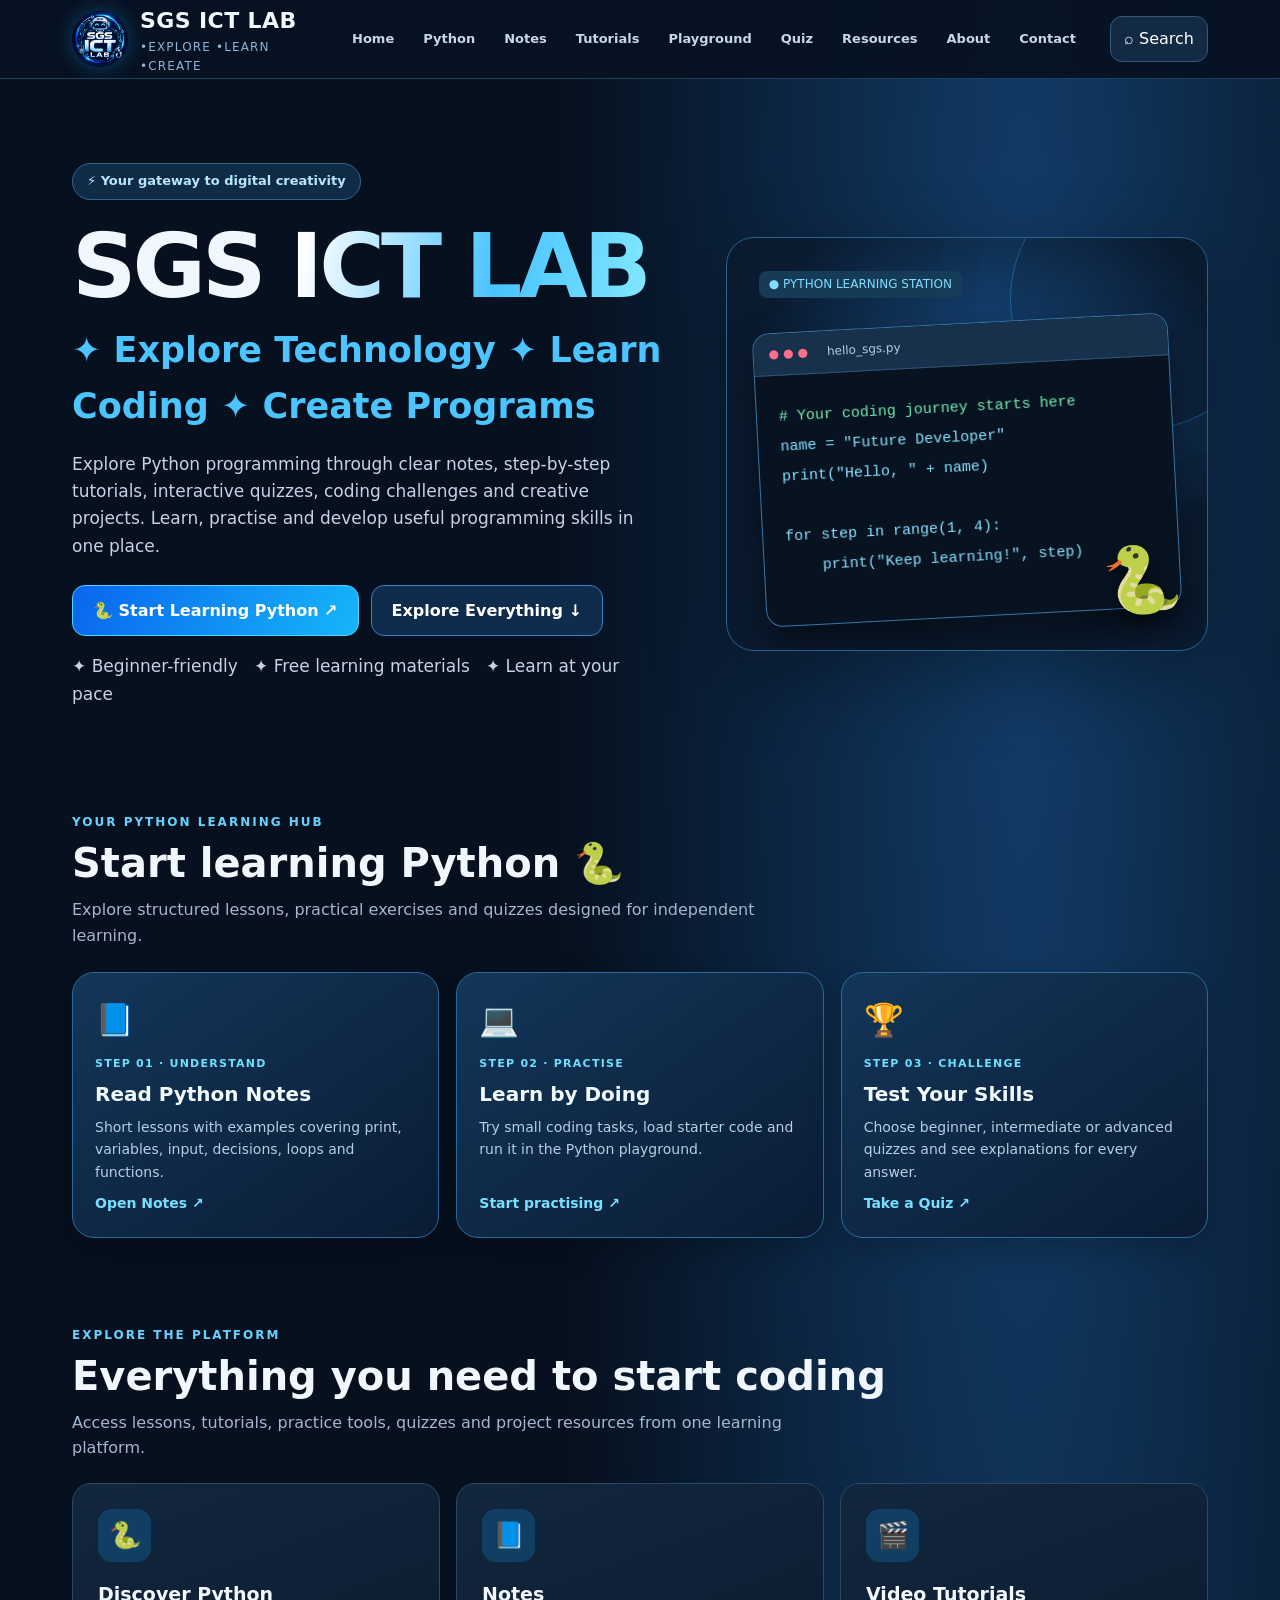
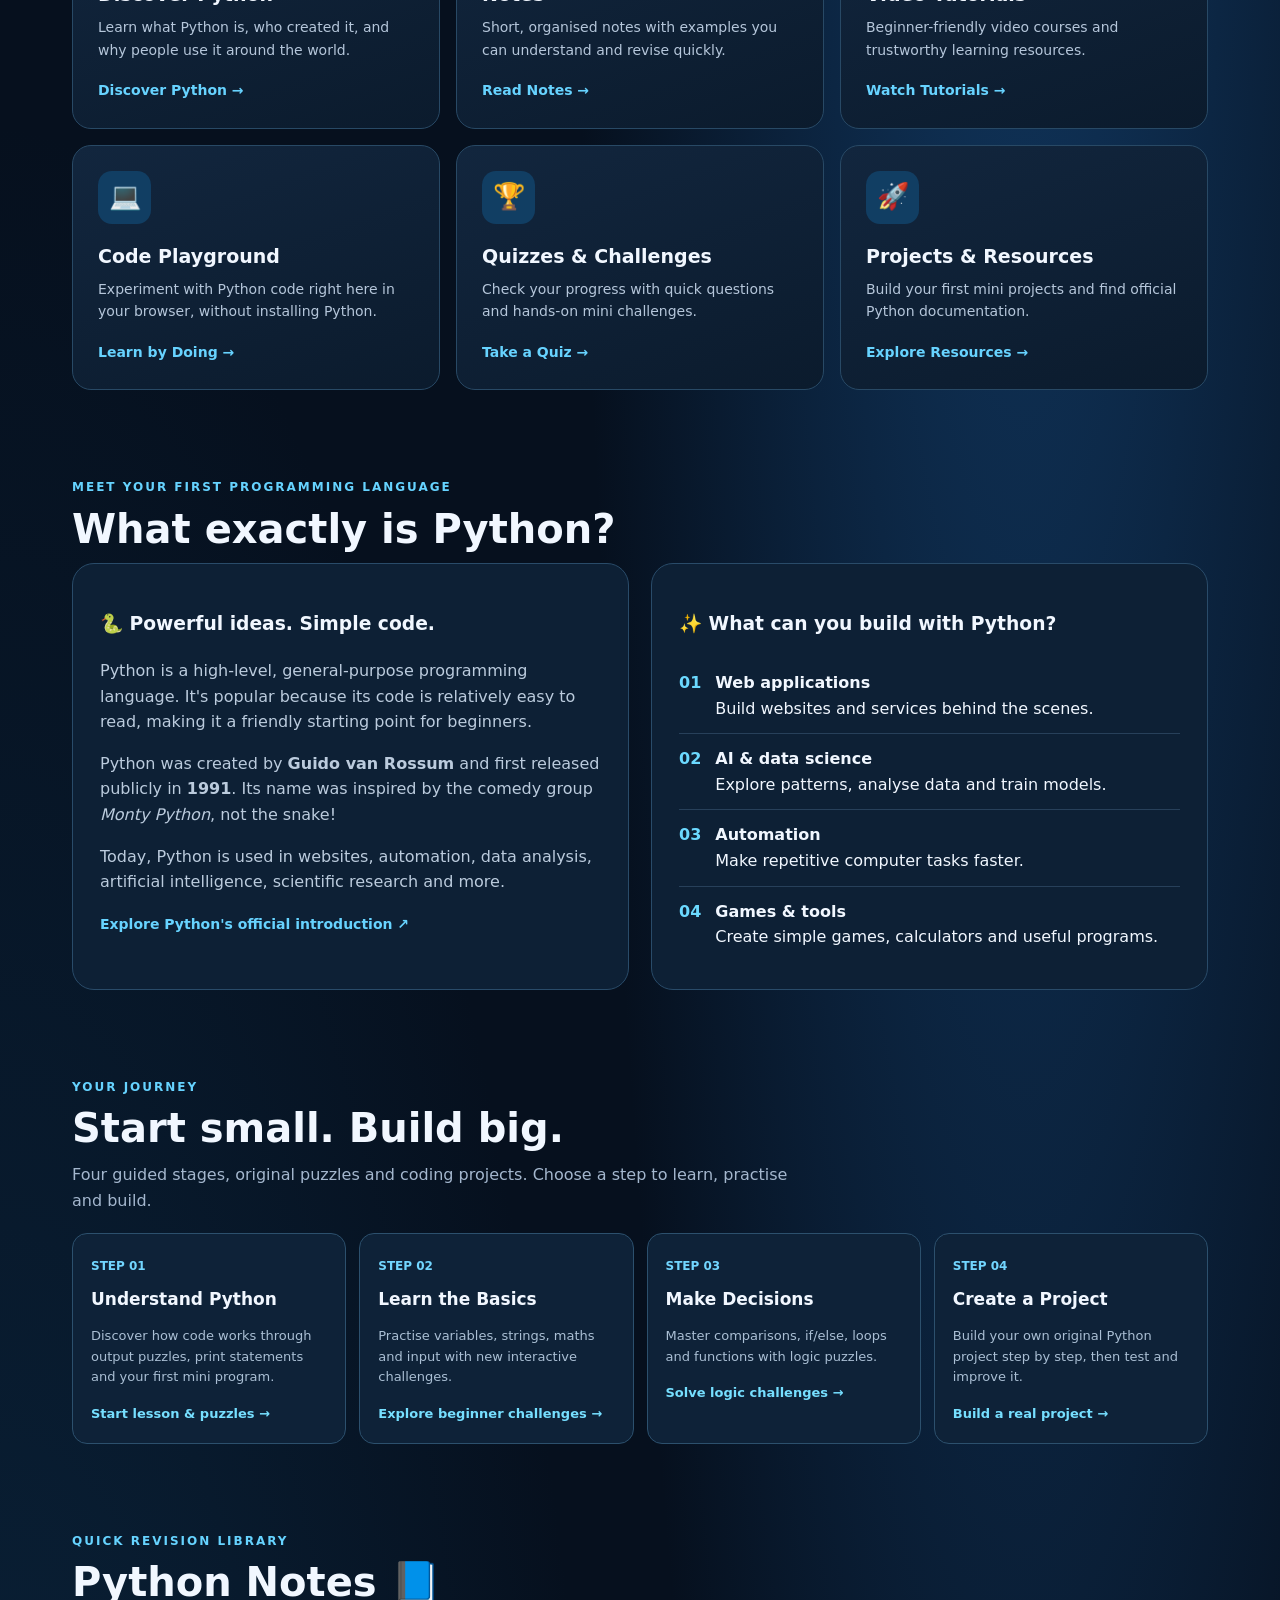
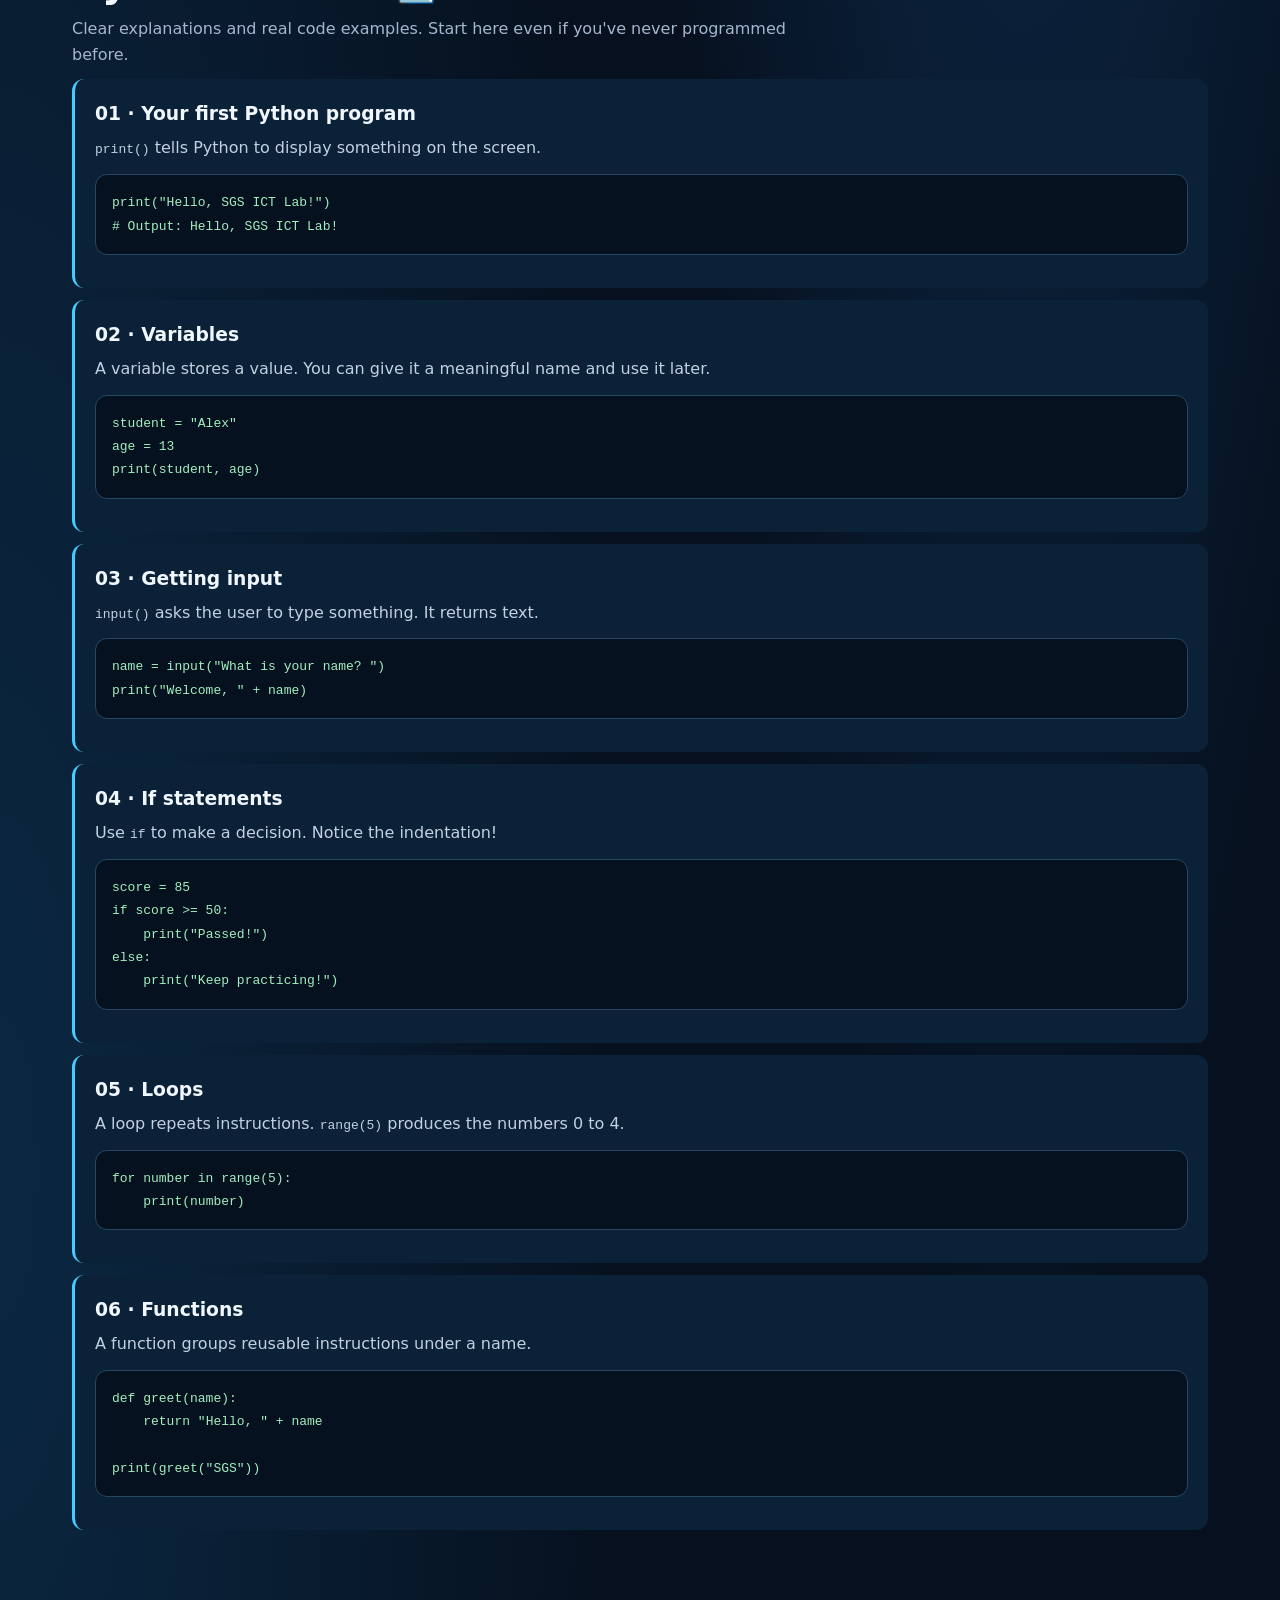
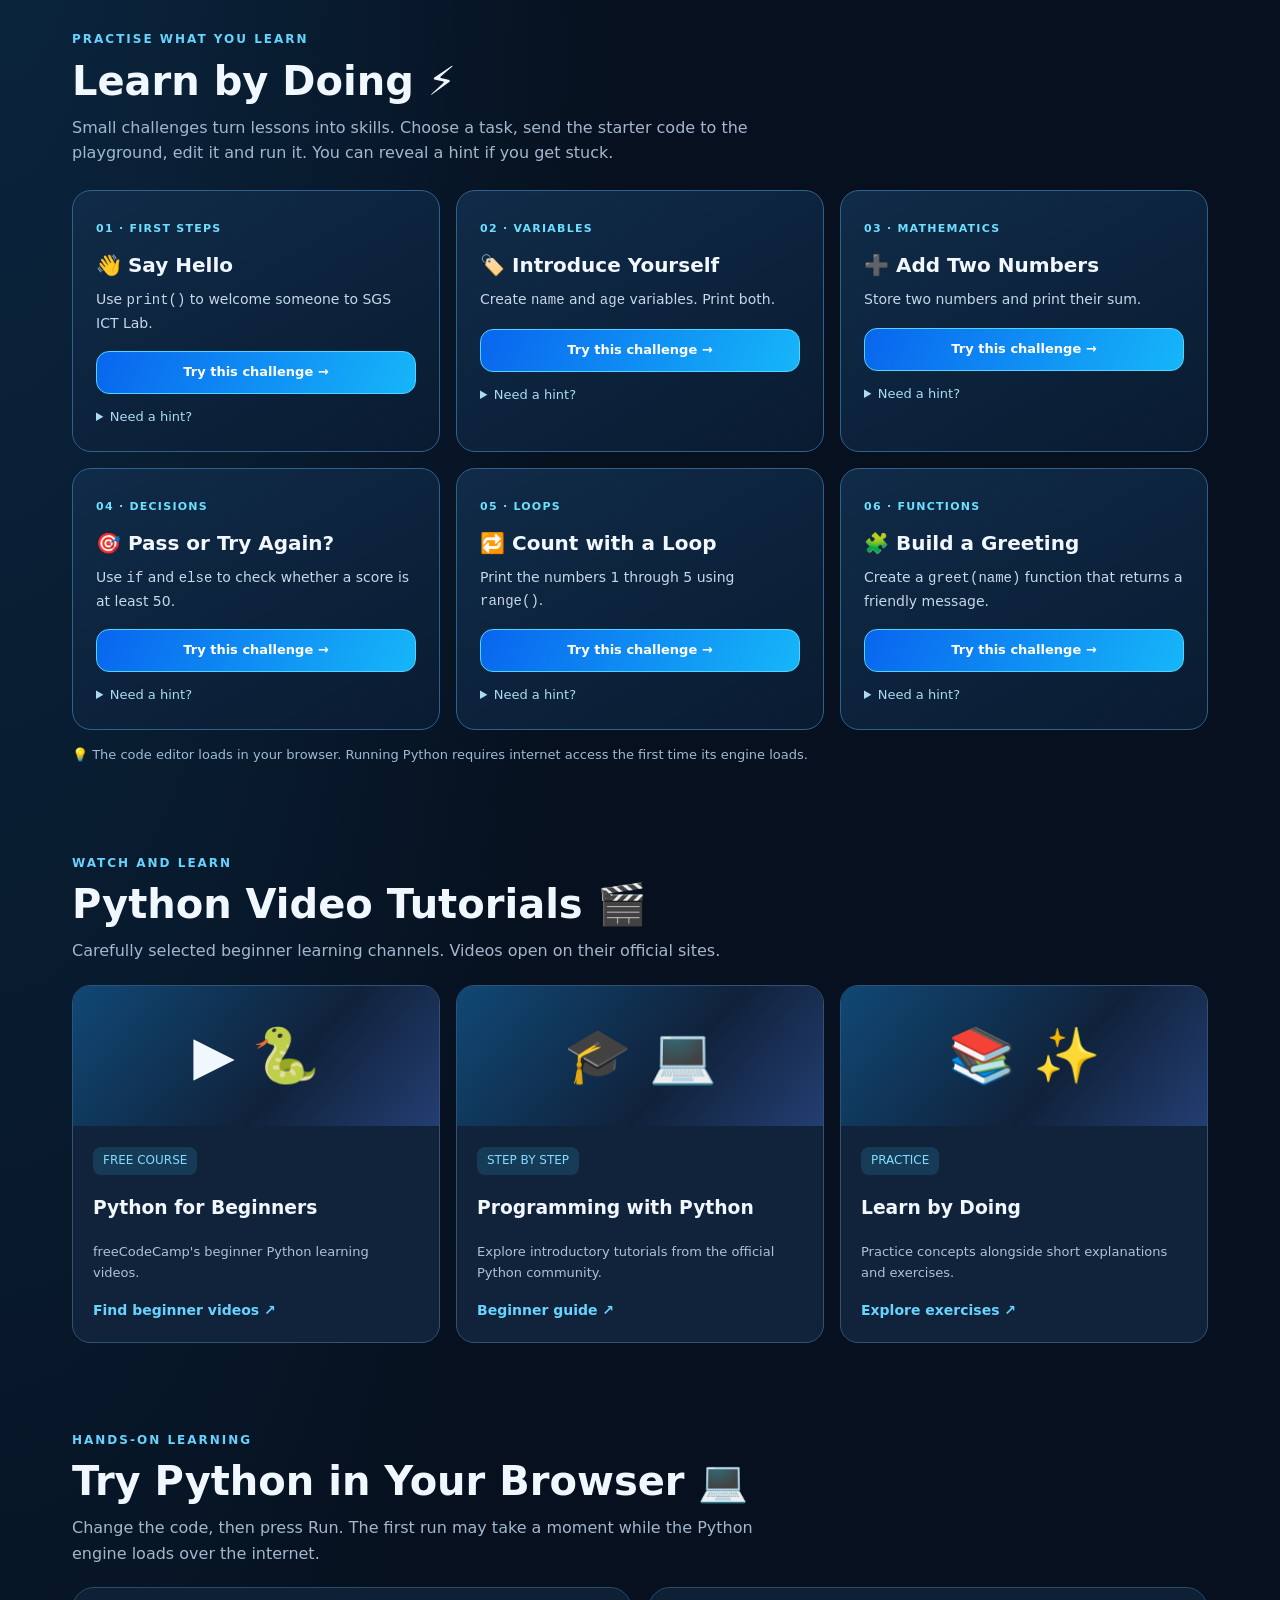
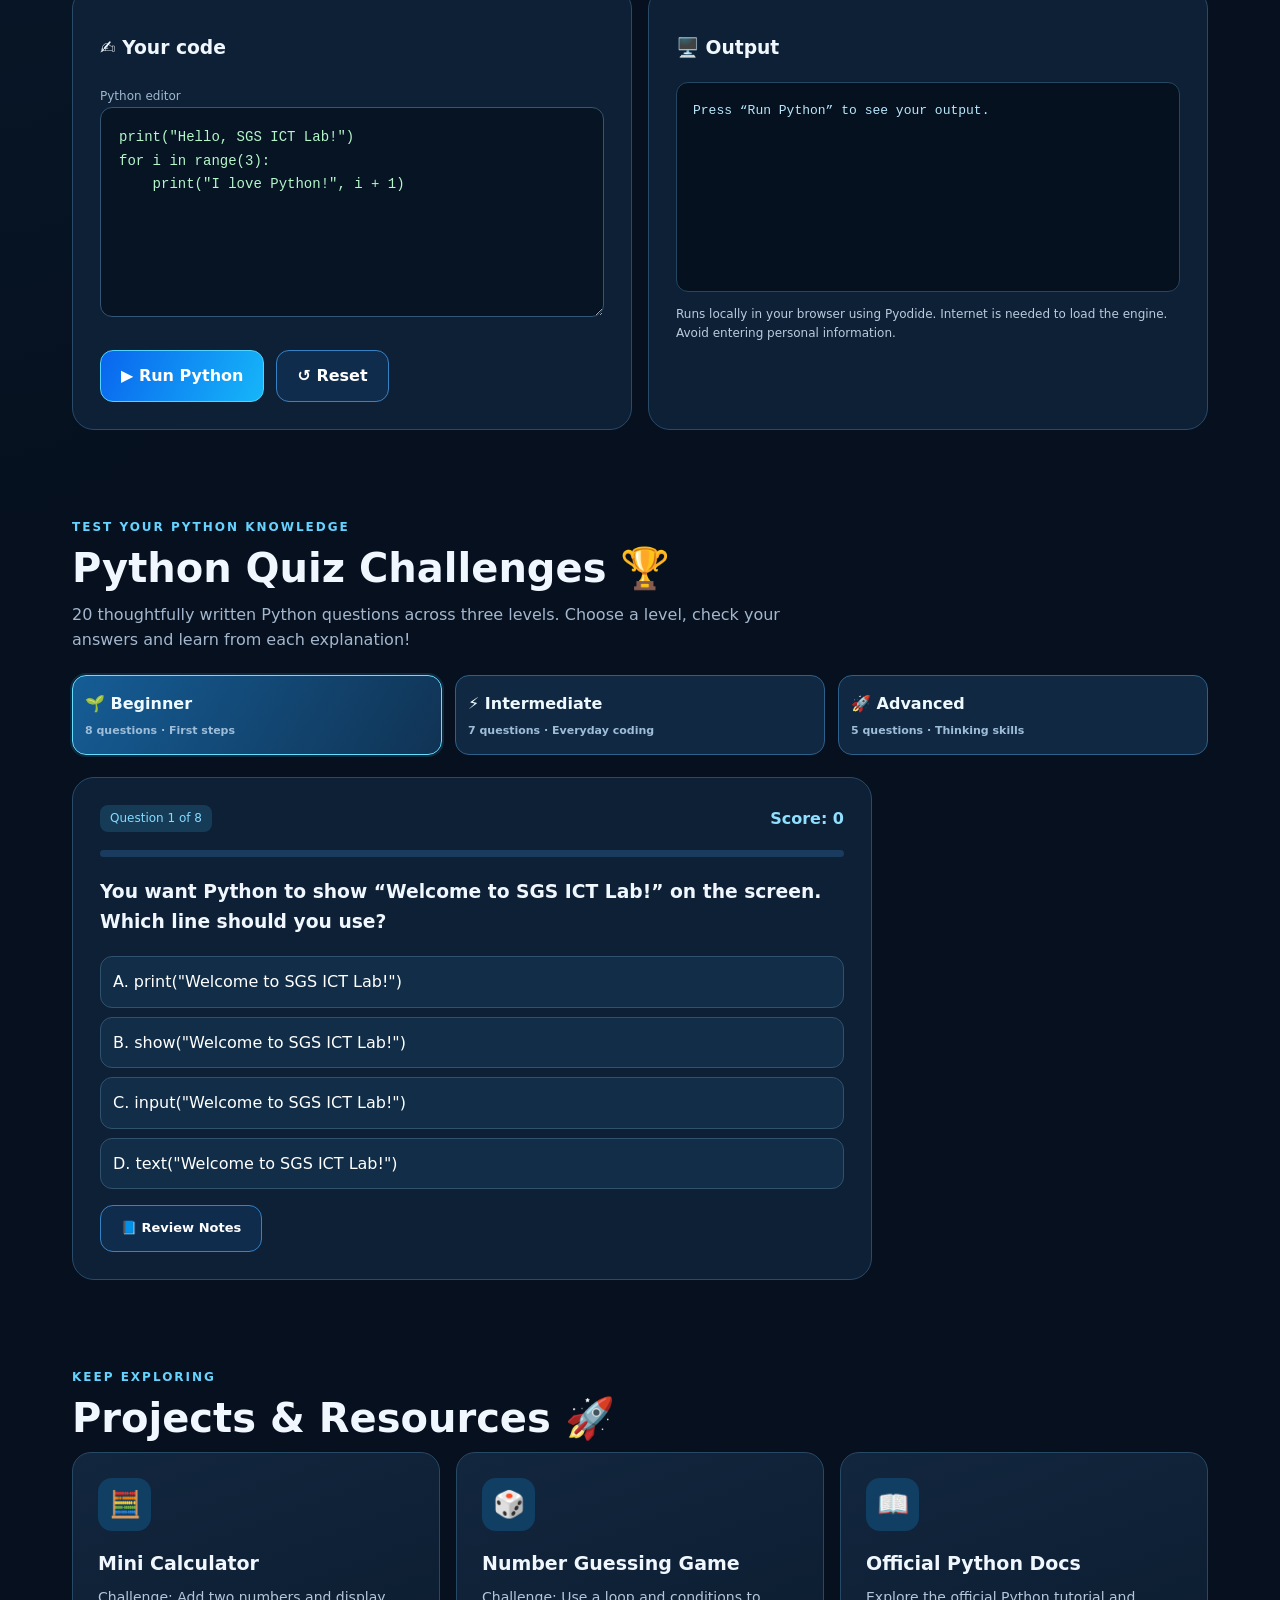
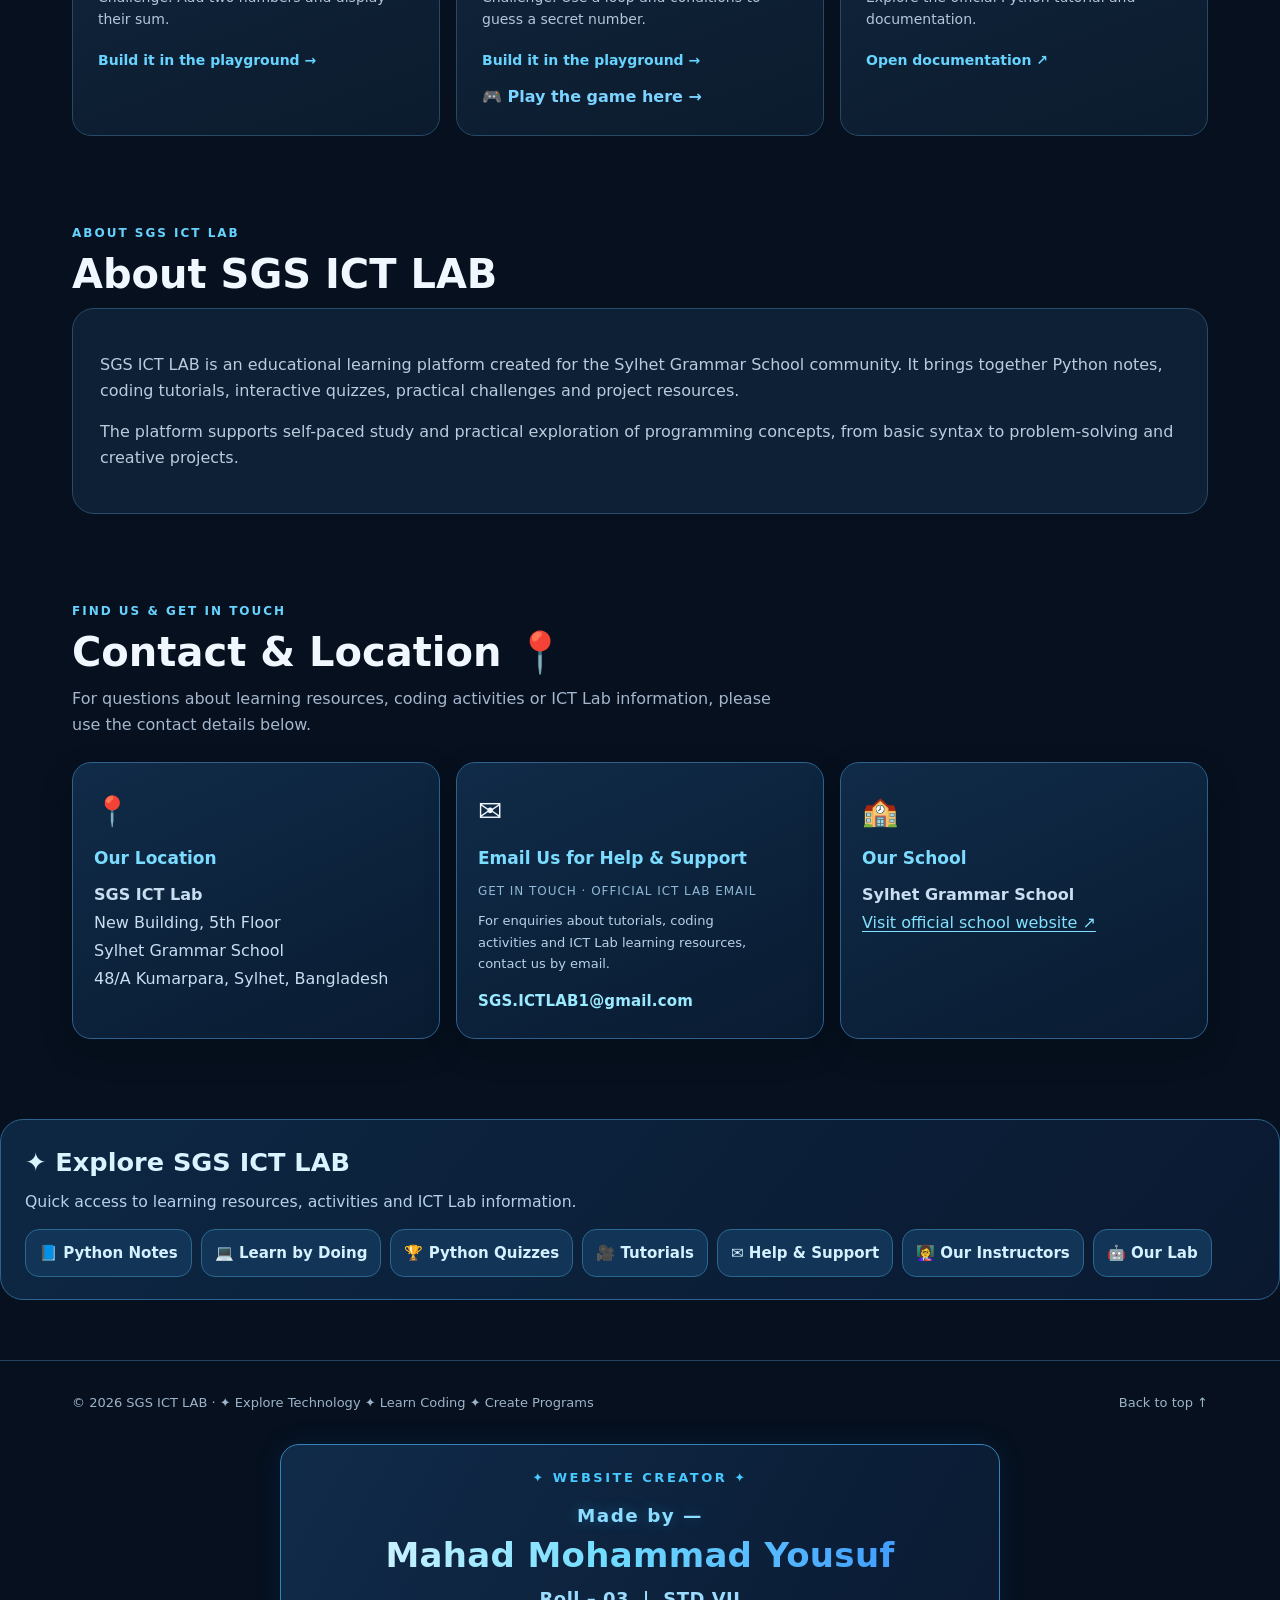
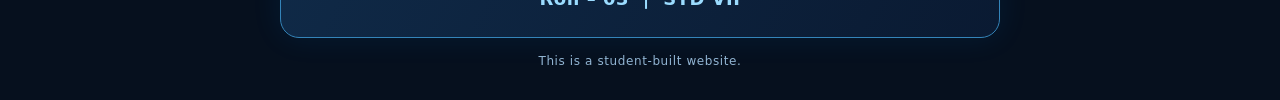
==== commit 7187fa40: "Add files via upload" ====
--- a/index.html
+++ b/index.html
@@ -1,4 +1,4 @@
-<!doctype html><html lang="en"><head><meta charset="utf-8"><meta name="viewport" content="width=device-width,initial-scale=1"><meta name="robots" content="index,follow"><meta property="og:title" content="SGS ICT Lab | Python Notes, Tutorials & Coding"><meta property="og:description" content="Learn Python with SGS ICT Lab: notes, tutorials, interactive quizzes, coding practice and projects."><meta name="theme-color" content="#071426"><meta name="description" content="SGS ICT Lab — explore Python programming with beginner lessons, notes, video tutorials, quizzes and hands-on coding."><title>SGS ICT Lab | Python Notes, Tutorials & Coding</title><link rel="icon" type="image/jpeg" href="[data-uri]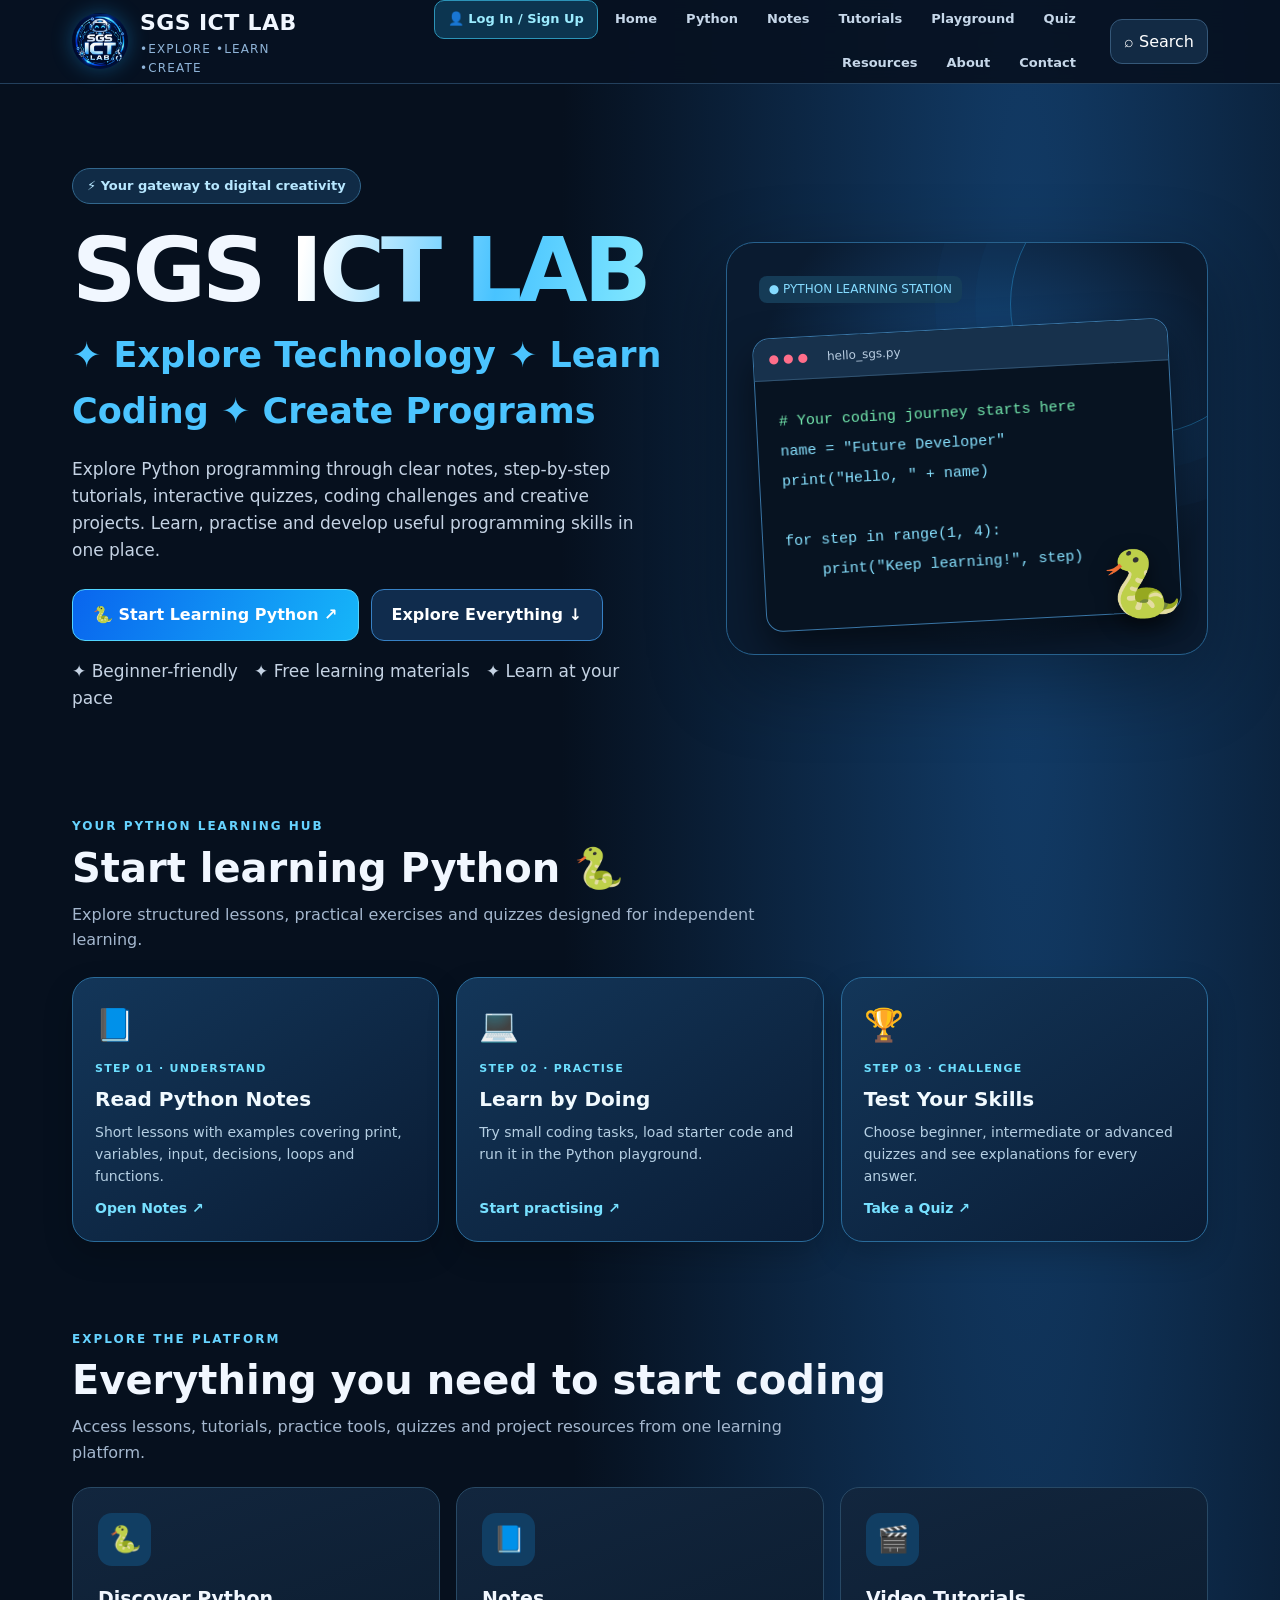
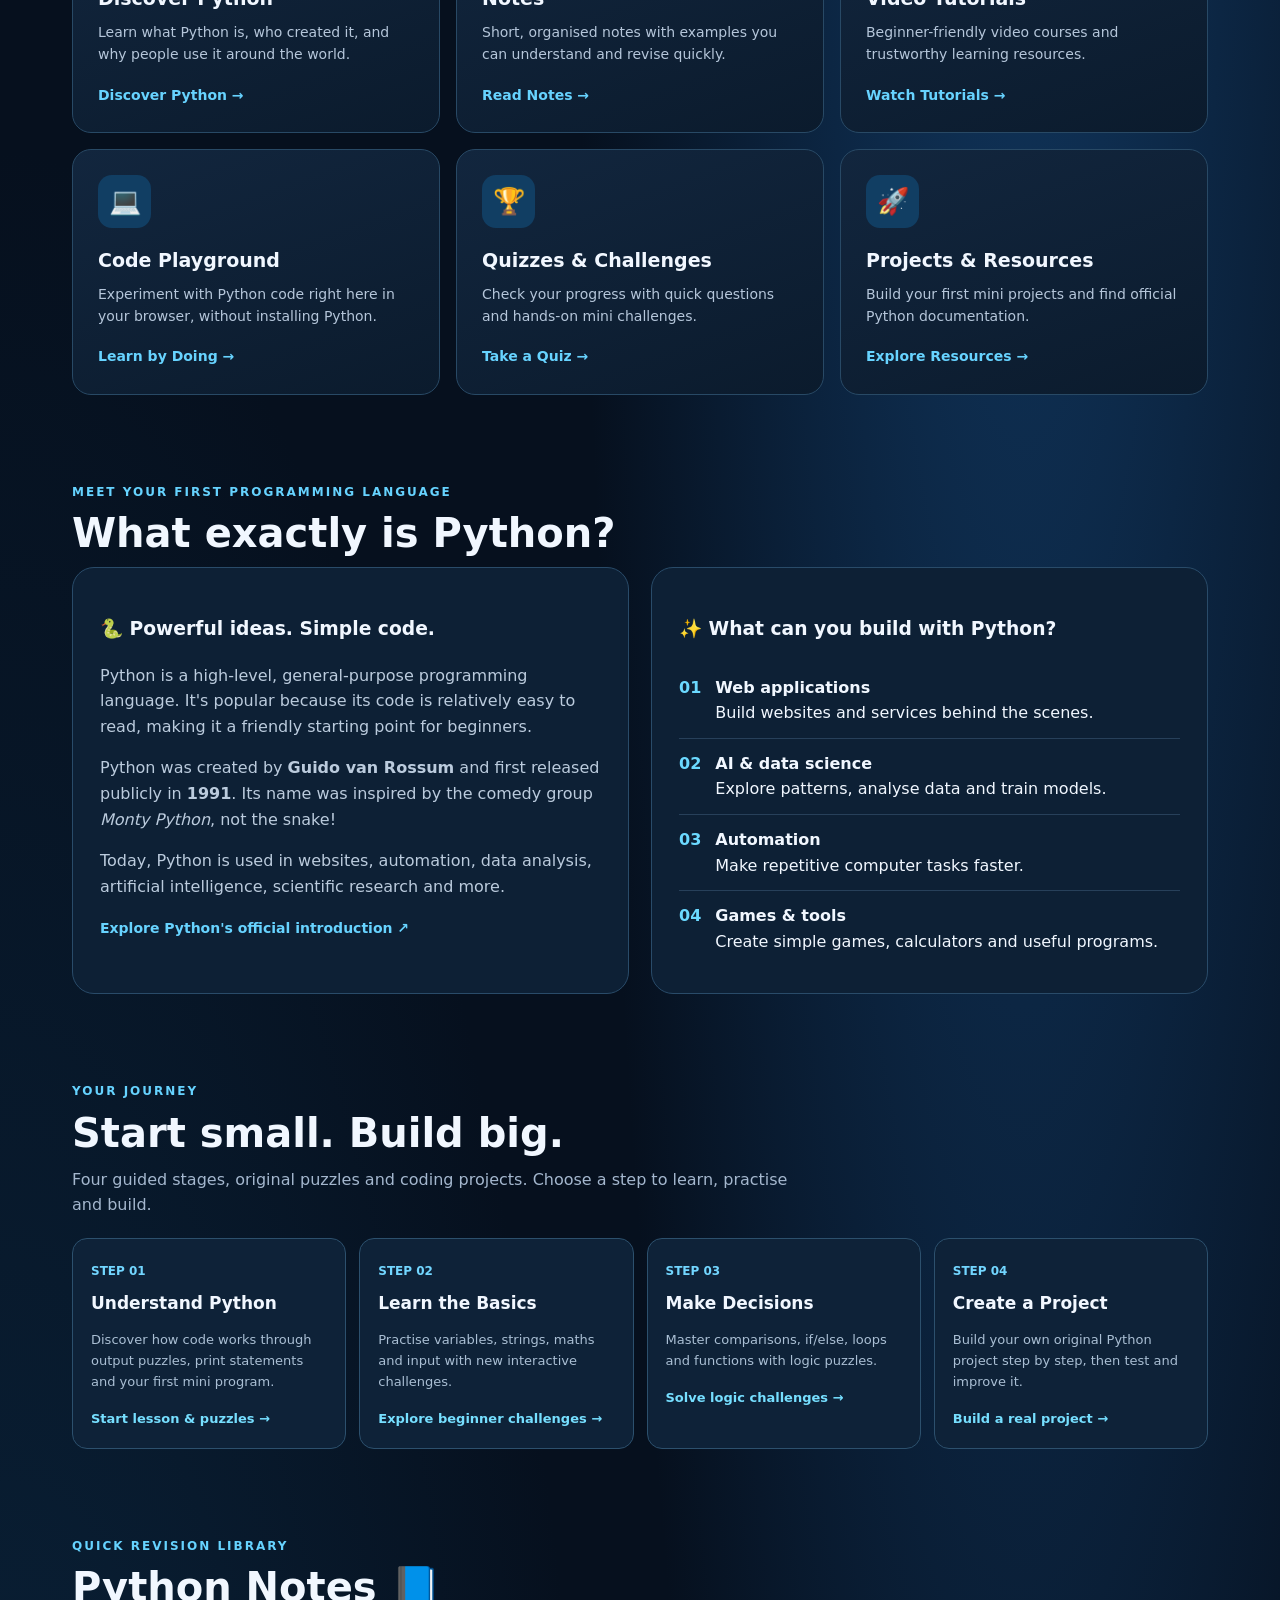
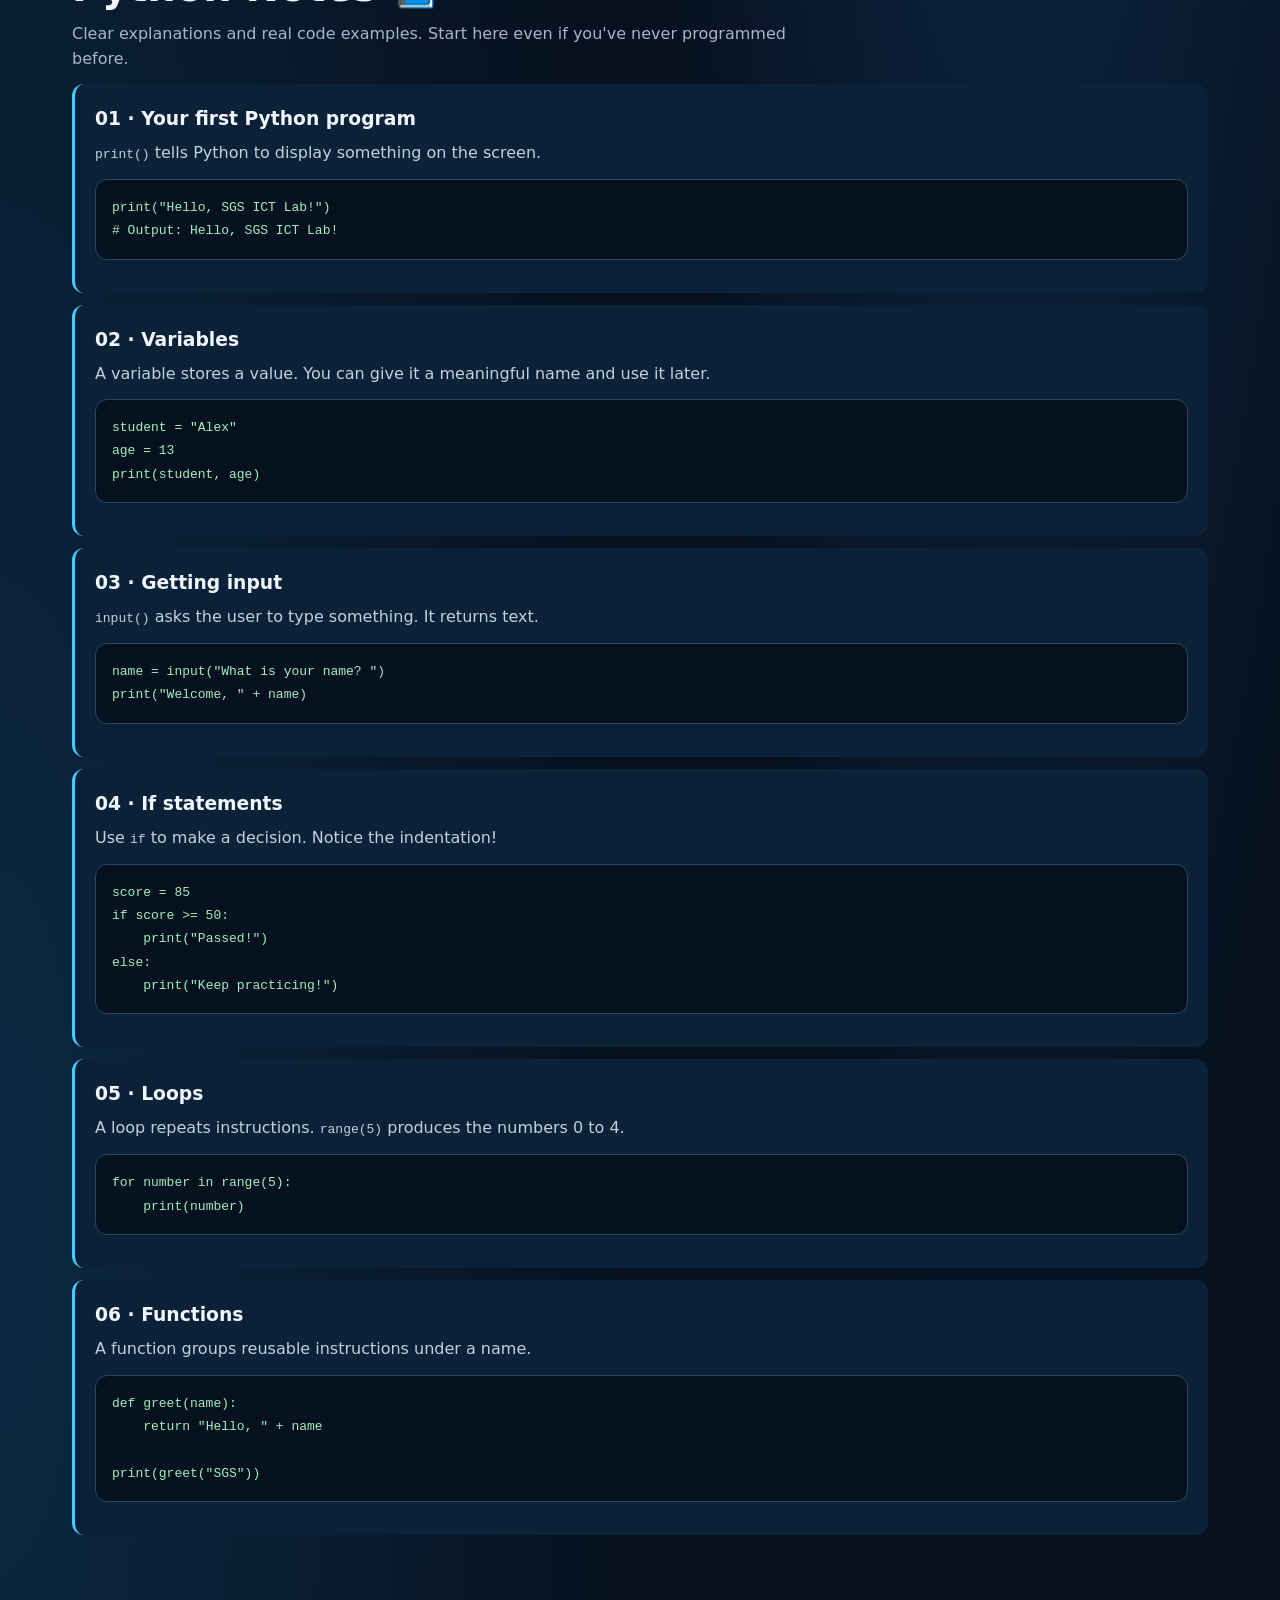
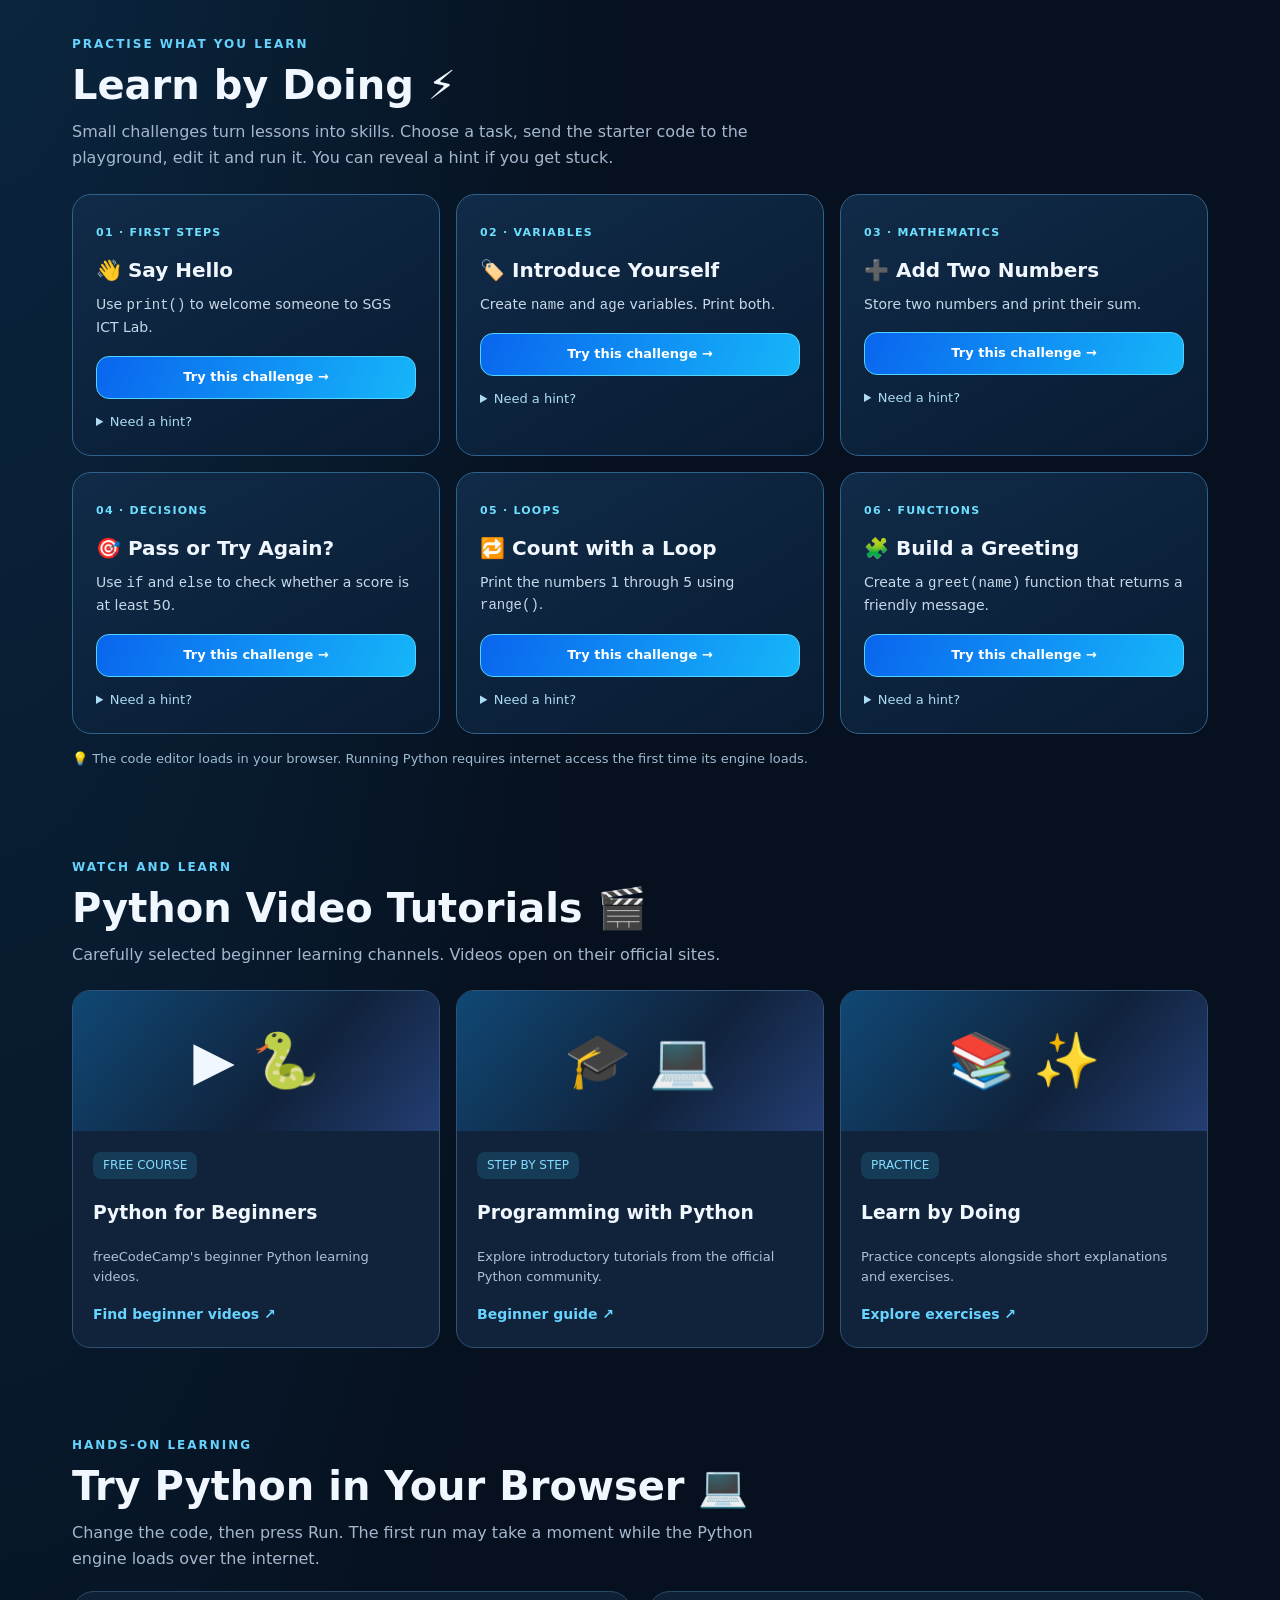
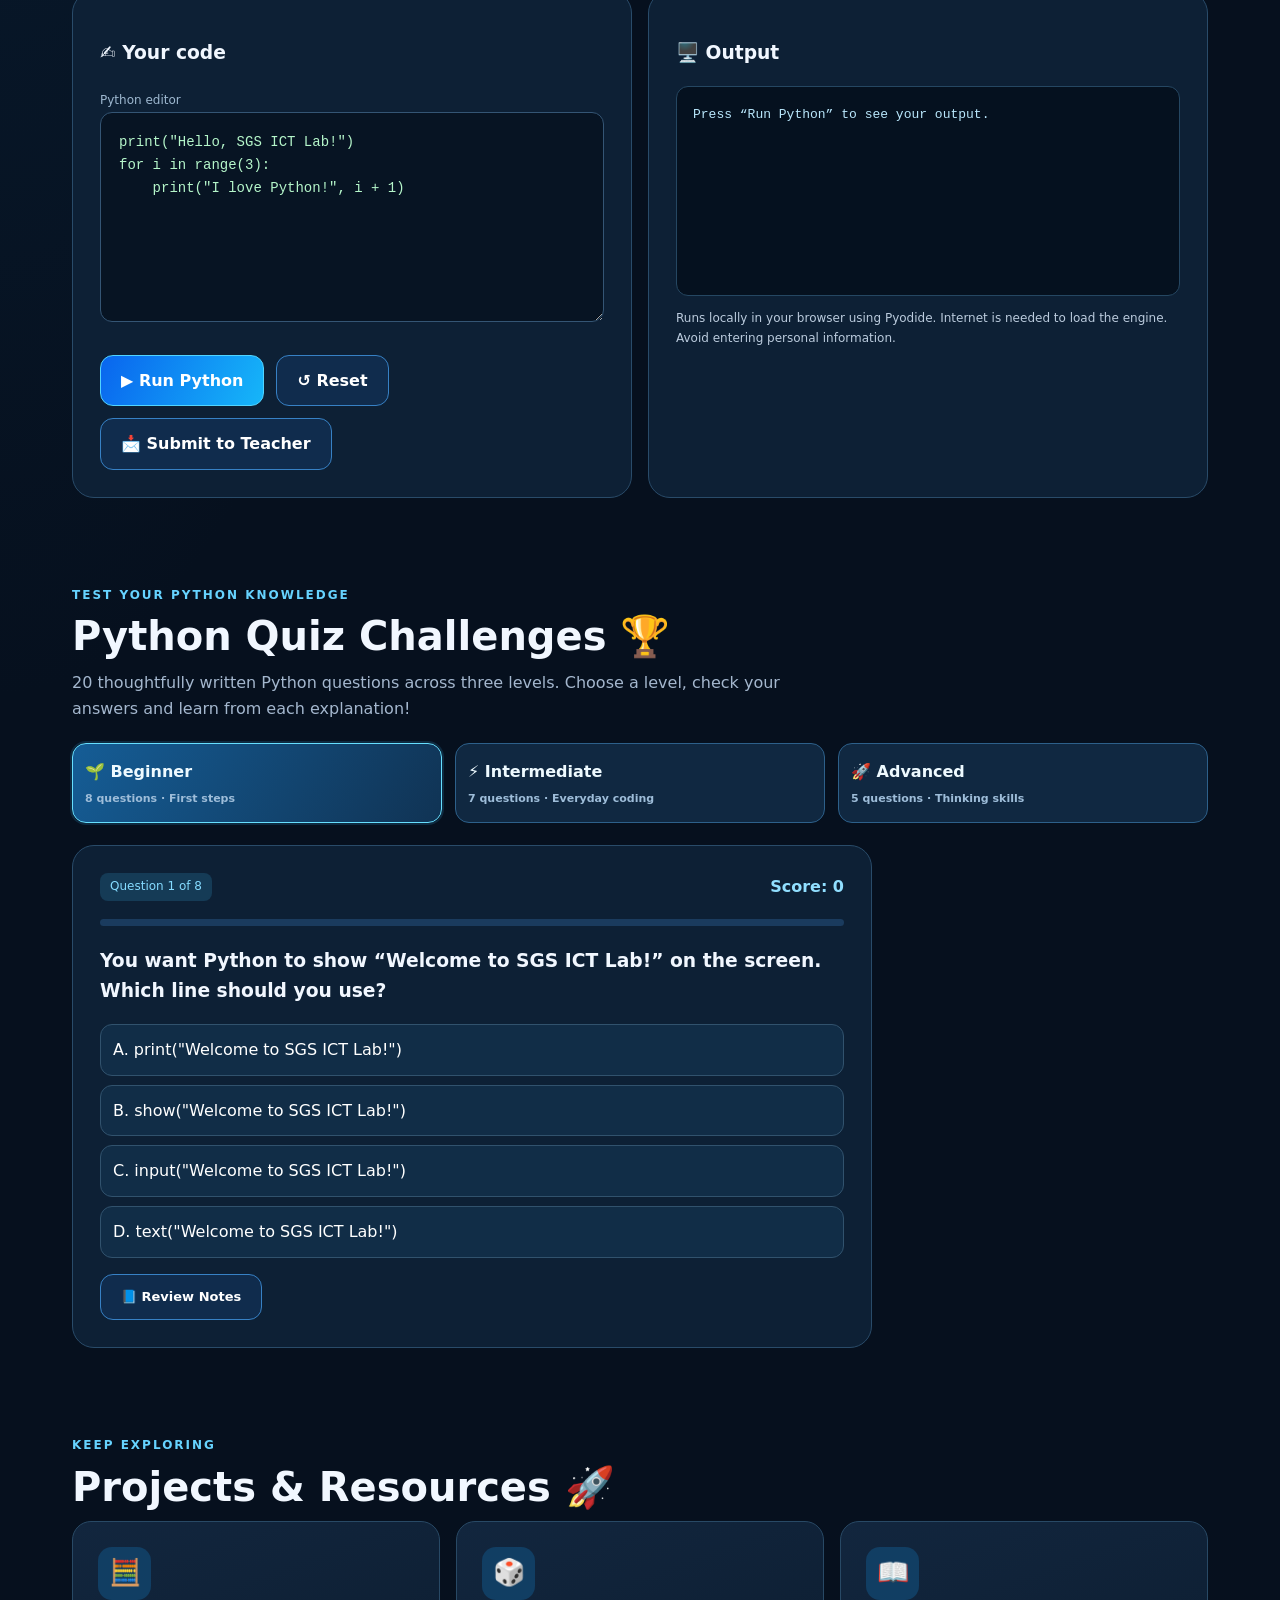
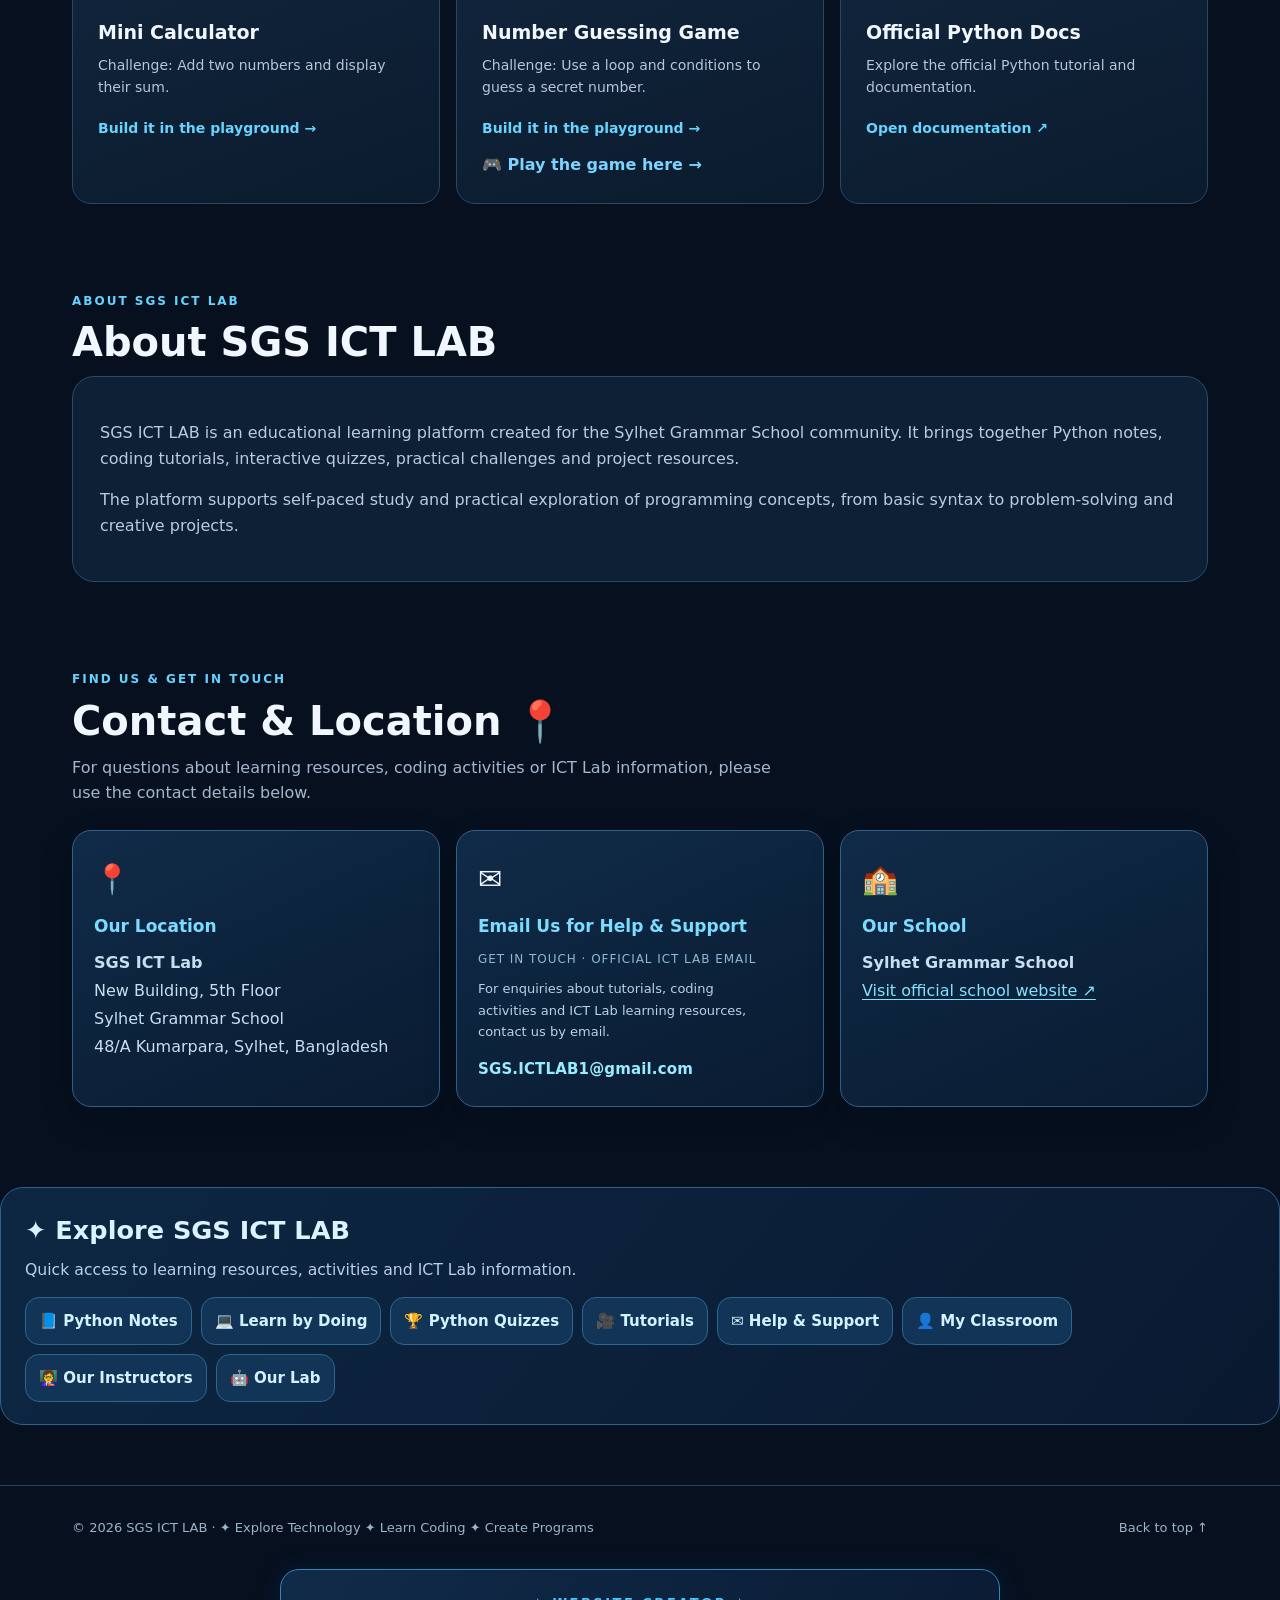
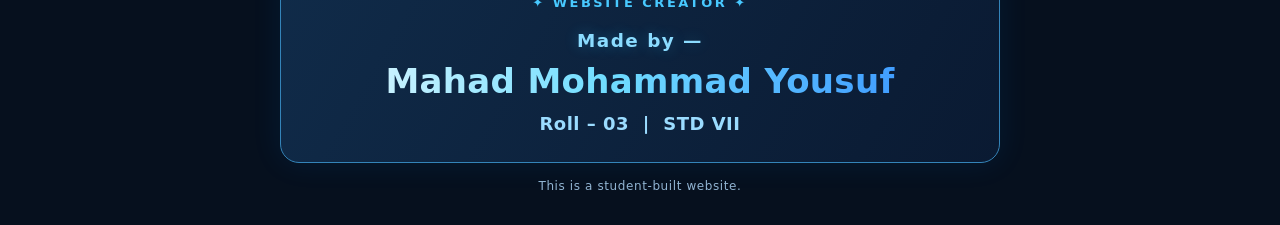
==== commit c856545b: "Add files via upload" ====
--- a/index.html
+++ b/index.html
@@ -52,7 +52,7 @@
 .sgs-extra-pages .sgs-page-links a{color:#d4f1ff;font-size:.94rem;font-weight:700;padding:11px 13px;border:1px solid #2a688f;border-radius:14px;background:#123457;text-decoration:none}
 .sgs-extra-pages .sgs-page-links a:focus-visible,.sgs-extra-pages .sgs-page-links a:hover{background:#1b5483;outline:2px solid #79ceff;outline-offset:2px}
 @media(max-width:520px){.sgs-extra-pages{margin:28px 0 14px;padding:17px}.sgs-extra-pages .sgs-page-links a{font-size:.88rem;padding:10px}}
-</style><link rel="canonical" href="https://sgs-ict-lab.github.io/"><meta property="og:type" content="website"><meta property="og:site_name" content="SGS ICT LAB"><meta property="og:url" content="https://sgs-ict-lab.github.io/"><meta name="twitter:card" content="summary"><script type="application/ld+json">{"@context":"https://schema.org","@type":"WebSite","name":"SGS ICT LAB","alternateName":["Sylhet Grammar School ICT Lab","SGS ICT Lab"],"url":"https://sgs-ict-lab.github.io/","description":"A student-built website that makes learning Python fun and interactive through exciting quizzes, coding games, hands-on playground challenges, helpful notes, and creative projects.","inLanguage":"en"}</script><meta property="og:image" content="https://sgs-ict-lab.github.io/logo.jpg"><meta name="application-name" content="SGS ICT LAB"><meta name="twitter:card" content="summary"><meta name="twitter:title" content="SGS ICT LAB | Sylhet Grammar School"><meta name="twitter:description" content="A student-built website that makes learning Python fun and interactive through exciting quizzes, coding games, hands-on playground challenges, helpful notes, and creative projects."></head><body><header class="top"><div class="wrap nav"><a class="brand" href="#home" aria-label="SGS ICT Lab home"><img src="[data-uri]